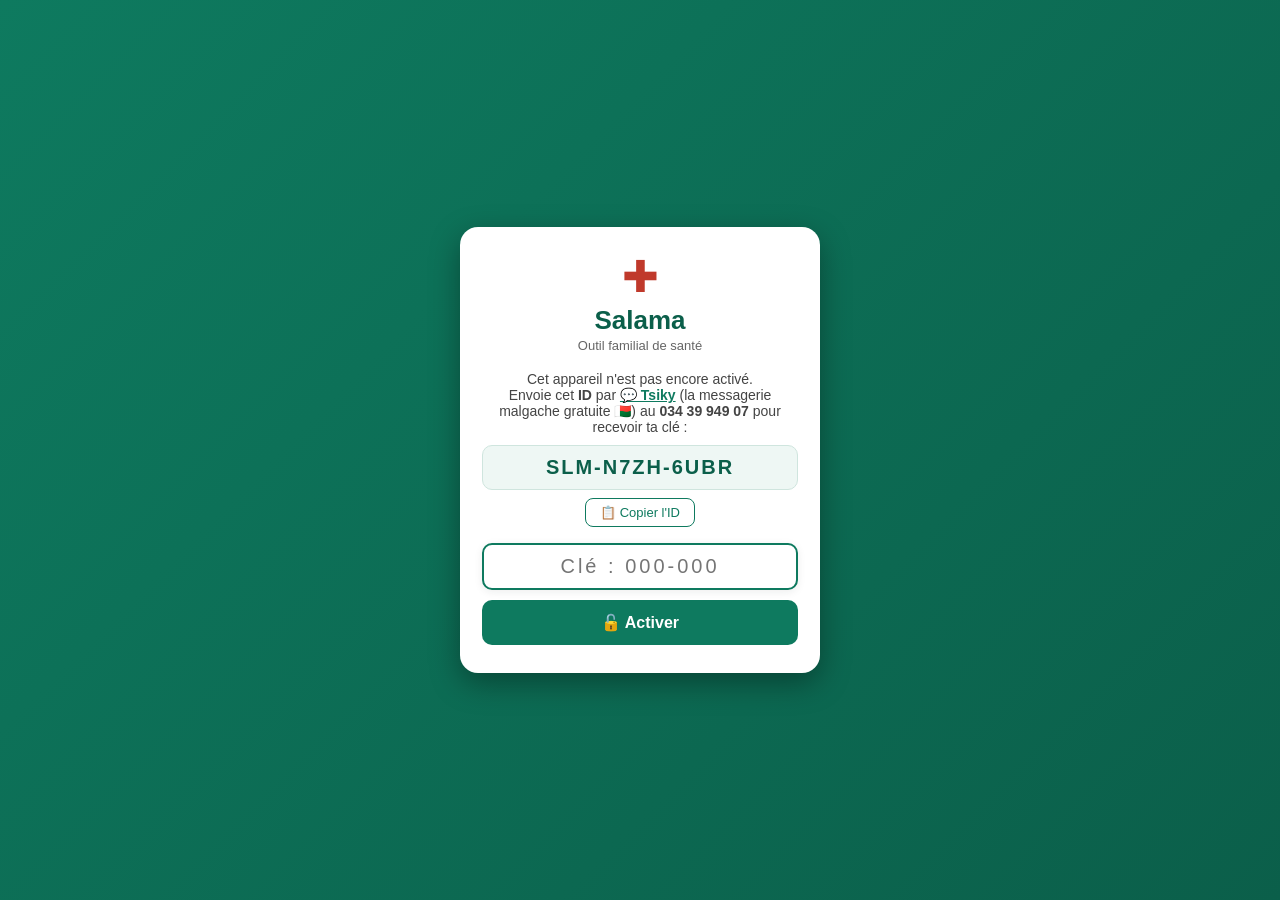
==== index.html @ ae9b4101 "index.html" ====
<!DOCTYPE html>
<html lang="fr">
<head>
  <meta charset="UTF-8">
  <meta name="viewport" content="width=device-width, initial-scale=1.0">
  <meta name="theme-color" content="#0e7a5f">
  <title>Salama</title>
  <link rel="manifest" href="manifest.json">
  <link rel="icon" href="icon-192.png">
  <link rel="apple-touch-icon" href="icon-192.png">
  <link rel="stylesheet" href="style.css">
</head>
<body>

<header id="entete">
  <h1>🛡️ Salama</h1>
  <button id="btnTheme" onclick="basculerTheme()">🌙</button>
</header>

<div id="horsLigne" class="cache">📴 Mode hors-ligne actif</div>

<main>

  <!-- ACCUEIL -->
  <section id="page-accueil" class="page">
    <div id="banniere" class="cache">
      <span>📲 Installe Salama sur ton téléphone</span>
      <div class="banniere-btns">
        <button id="btnInstaller">Installer</button>
        <button id="btnFermerBanniere">✕</button>
      </div>
    </div>

    <p id="dateJour" class="date-jour"></p>
    <p id="profilActifAccueil" class="profil-actif"></p>

    <div class="grille">
      <button class="tuile t-vert" onclick="aller('symptomes')">🩺<span>Symptômes</span></button>
      <button class="tuile t-bleu" onclick="aller('medocs')">💊<span>Médicaments</span></button>
      <button class="tuile t-violet" onclick="aller('journal')">📓<span>Journal</span></button>
      <button class="tuile t-orange" onclick="aller('profils')">👤<span>Profils</span></button>
    </div>

    <p style="text-align:center;font-size:11px;opacity:.6;font-style:italic;line-height:1.5;padding:12px 24px 2px;">⚠️ Outil familial d'orientation — ne remplace pas l'avis d'un médecin. En cas de doute, consultez un professionnel de santé.</p>
<p style="text-align:center;font-size:11px;opacity:.5;padding:6px 0 14px;">Salama v0.21</p>
  </section>

  <!-- SYMPTÔMES -->
  <section id="page-symptomes" class="page cache">
    <h2>Que ressens-tu ?</h2>
    <div class="champs-ligne">
      <label>Depuis
        <select id="duree">
          <option value="aujourd'hui">Aujourd'hui</option>
          <option value="2-3 jours">2-3 jours</option>
          <option value="1 semaine ou +">1 semaine ou +</option>
        </select>
      </label>
      <label>Intensité
        <select id="intensite">
          <option value="légère">Légère</option>
          <option value="modérée">Modérée</option>
          <option value="forte">Forte</option>
        </select>
      </label>
    </div>
    <div id="listeSymptomes"></div>
    <div id="resultats"></div>
  </section>
    <!-- MÉDICAMENTS -->
  <section id="page-medocs" class="page cache">
    <h2>Médicaments</h2>
    <p id="medocsProfil" class="profil-actif"></p>
    <div id="listeMedocs"></div>
    <div id="ficheMedoc" class="cache"></div>
  </section>

  <!-- JOURNAL -->
  <section id="page-journal" class="page cache">
    <h2>Journal de santé</h2>
    <div class="journal-actions">
      <input type="text" id="rechercheJournal" placeholder="🔍 Rechercher..." oninput="afficherJournal()">
      <button class="btn-petit" onclick="exporterJournal()">📤 Partager</button>
      <button class="btn-petit danger" onclick="effacerJournal()">🗑️</button>
    </div>
    <div id="listeJournal"></div>
  </section>

  <!-- PROFILS -->
  <section id="page-profils" class="page cache">
    <h2>Profils</h2>
    <div id="listeProfils"></div>
    <button id="btnNouveauProfil" class="btn-principal" onclick="nouveauProfil()">＋ Nouveau profil</button>
    <div id="formProfil" class="cache">
      <input id="pPrenom" placeholder="Prénom">
      <select id="pSexe">
        <option value="">Sexe...</option>
        <option value="femme">Femme</option>
        <option value="homme">Homme</option>
      </select>
      <input id="pNaissance" type="number" placeholder="Année de naissance (ex : 1990)">
      <input id="pPoids" type="number" placeholder="Poids en kg (ex : 70)">
      <input id="pAllergies" placeholder="Allergies (ex : ibuprofène, aspirine)">
      <input id="pTraitements" placeholder="Traitements en cours (ex : cortisone)">
      <button class="btn-principal" onclick="enregistrerProfil()">Enregistrer</button>
    </div>
  </section>

</main>

<button id="btnFlottant" class="cache" onclick="analyser()">🔍 Analyser</button>

<nav id="navBas">
  <button onclick="aller('accueil')">🏠<span>Accueil</span></button>
  <button onclick="aller('symptomes')">🩺<span>Symptômes</span></button>
  <button onclick="aller('medocs')">💊<span>Médocs</span></button>
  <button onclick="aller('journal')">📓<span>Journal</span></button>
  <button onclick="aller('profils')">👤<span>Profils</span></button>
</nav>

<script src="data.js"></script>
<button id="btnRemonter" class="cache" onclick="window.scrollTo({top:0,behavior:'smooth'})" style="position:fixed;bottom:100px;right:16px;z-index:999;background:#0e7a5f;color:#fff;border:none;border-radius:50%;width:48px;height:48px;font-size:20px;box-shadow:0 4px 12px rgba(0,0,0,.3);cursor:pointer;">⬆️</button>
<script src="activation.js"></script>
<script src="app.js"></script>
</body>
</html>
---- style.css ----
:root {
  --fond: #f4f7f6;
  --carte: #ffffff;
  --texte: #22312b;
  --texte-doux: #5f726c;
  --accent: #0e7a5f;
  --accent-clair: #e6f3ef;
  --danger: #c0392b;
  --danger-clair: #fdecea;
  --bordure: #dde5e2;
  --ombre: 0 2px 8px rgba(20, 40, 35, 0.08);
  --ombre-forte: 0 4px 16px rgba(20, 40, 35, 0.12);
  --ombre-bouton: 0 3px 10px rgba(14, 122, 95, 0.25);
}

body.sombre {
  --fond: #131a1c;
  --carte: #1c2426;
  --texte: #e8efec;
  --texte-doux: #9db0a9;
  --accent: #2fbf9a;
  --accent-clair: #1d3a33;
  --danger: #ff6b5e;
  --danger-clair: #3d2220;
  --bordure: #2c3a3d;
  --ombre: 0 2px 8px rgba(0, 0, 0, 0.25);
  --ombre-forte: 0 4px 16px rgba(0, 0, 0, 0.35);
  --ombre-bouton: 0 3px 10px rgba(47, 191, 154, 0.3);
}

* { box-sizing: border-box; margin: 0; padding: 0; }

body {
  font-family: 'Segoe UI', Roboto, sans-serif;
  background: var(--fond);
  color: var(--texte);
  min-height: 100vh;
  padding-bottom: 90px;
}

/* GRANDE CROIX MÉDICALE EN FILIGRANE — plus contrastée */
body::before {
  content: '';
  position: fixed;
  top: 0; left: 0; right: 0; bottom: 0;
  background-image: url("data:image/svg+xml,%3Csvg xmlns='http://www.w3.org/2000/svg' viewBox='0 0 200 200'%3E%3Crect x='70' y='18' width='60' height='164' rx='14' fill='%23c0392b'/%3E%3Crect x='18' y='70' width='164' height='60' rx='14' fill='%23c0392b'/%3E%3C/svg%3E");
  background-repeat: no-repeat;
  background-position: center 38%;
  background-size: 72vmin;
  opacity: 0.13;
  pointer-events: none;
  z-index: 1;
}
body.sombre::before {
  background-image: url("data:image/svg+xml,%3Csvg xmlns='http://www.w3.org/2000/svg' viewBox='0 0 200 200'%3E%3Crect x='70' y='18' width='60' height='164' rx='14' fill='%23e74c3c'/%3E%3Crect x='18' y='70' width='164' height='60' rx='14' fill='%23e74c3c'/%3E%3C/svg%3E");
  opacity: 0.18;
}

/* BANDEAU HORS-LIGNE */
#horsLigne {
  background: var(--danger);
  color: #fff;
  text-align: center;
  padding: 8px;
  font-size: 0.85rem;
  font-weight: 600;
  position: sticky;
  top: 72px;
  z-index: 9;
}

/* EN-TÊTE */
#entete {
  display: flex;
  justify-content: space-between;
  align-items: center;
  padding: 16px;
  background: linear-gradient(135deg, #0e7a5f, #0b5f4a);
  border-bottom: none;
  box-shadow: 0 3px 12px rgba(11, 95, 74, 0.35);
  position: sticky;
  top: 0;
  z-index: 10;
}

#entete h1 {
  font-size: 1.25rem;
  font-weight: 600;
  letter-spacing: 0.3px;
  color: #ffffff;
}

#btnTheme {
  background: rgba(255, 255, 255, 0.15);
  border: 1px solid rgba(255, 255, 255, 0.35);
  border-radius: 50%;
  width: 40px;
  height: 40px;
  font-size: 1.05rem;
  cursor: pointer;
  color: #ffffff;
}

/* PAGES */
.page { padding: 18px 16px; }
.page.cache, .cache { display: none; }

h2 { font-size: 1.1rem; font-weight: 600; margin-bottom: 14px; }
/* DATE DU JOUR */
.date-jour {
  font-size: 0.8rem;
  color: var(--texte-doux);
  text-transform: capitalize;
  margin-bottom: 4px;
}

/* BANNIÈRE INSTALLATION */
#banniere {
  margin: 0 0 14px;
  padding: 12px 14px;
  background: var(--accent-clair);
  border-radius: 12px;
  display: flex;
  flex-wrap: wrap;
  align-items: center;
  justify-content: space-between;
  gap: 8px;
  font-size: 0.88rem;
  box-shadow: var(--ombre);
}

.banniere-btns { display: flex; gap: 8px; }

#btnInstaller {
  background: var(--accent);
  color: #fff;
  border: none;
  border-radius: 8px;
  padding: 8px 14px;
  font-weight: 600;
  cursor: pointer;
  box-shadow: var(--ombre-bouton);
}

#btnFermerBanniere {
  background: none;
  border: none;
  font-size: 1.1rem;
  cursor: pointer;
  color: var(--texte-doux);
  padding: 4px 8px;
}

/* PROFIL ACTIF */
.profil-actif {
  font-size: 0.85rem;
  color: var(--texte-doux);
  margin-bottom: 12px;
}

/* GRILLE D'ACCUEIL */
.grille {
  display: grid;
  grid-template-columns: 1fr 1fr;
  gap: 14px;
  margin-top: 8px;
}

.tuile {
  border: none;
  border-radius: 16px;
  padding: 26px 10px;
  font-size: 1.6rem;
  color: #fff;
  cursor: pointer;
  display: flex;
  flex-direction: column;
  align-items: center;
  gap: 8px;
  box-shadow: var(--ombre-forte);
  transition: transform 0.15s, box-shadow 0.15s;
}

.tuile:active {
  transform: scale(0.97);
  box-shadow: var(--ombre);
}

.tuile span { font-size: 0.92rem; font-weight: 600; }
.t-vert   { background: #0e7a5f; }
.t-bleu   { background: #35617e; }
.t-violet { background: #5f5390; }
.t-orange { background: #b0601f; }

.version {
  text-align: center;
  font-size: 0.72rem;
  color: var(--texte-doux);
  margin-top: 26px;
  letter-spacing: 0.5px;
}

/* CHAMPS */
.champs-ligne {
  display: flex;
  gap: 12px;
  margin-bottom: 10px;
}

.champs-ligne label {
  flex: 1;
  font-size: 0.82rem;
  color: var(--texte-doux);
  display: flex;
  flex-direction: column;
  gap: 4px;
}

select, input {
  width: 100%;
  padding: 11px;
  border: 1px solid var(--bordure);
  border-radius: 10px;
  background: var(--carte);
  color: var(--texte);
  font-size: 0.95rem;
  box-shadow: var(--ombre);
}

/* PETIT BOUTON LIEN */
.btn-lien {
  background: none;
  border: none;
  color: var(--accent);
  font-size: 0.84rem;
  padding: 2px 0 10px;
  cursor: pointer;
  text-decoration: underline;
}

/* SYMPTÔMES — liste avec cercles */
.categorie { margin-bottom: 18px; }

.categorie h3 {
  font-size: 0.78rem;
  color: var(--texte-doux);
  text-transform: uppercase;
  letter-spacing: 1px;
  font-weight: 600;
  margin-bottom: 8px;
}

.sym-liste {
  background: var(--carte);
  border: 1px solid var(--bordure);
  border-radius: 14px;
  overflow: hidden;
  box-shadow: var(--ombre);
}

.sym-ligne {
  display: flex;
  align-items: center;
  gap: 12px;
  padding: 12px 14px;
  cursor: pointer;
  border-bottom: 1px solid var(--bordure);
  font-size: 0.93rem;
  -webkit-tap-highlight-color: transparent;
  transition: background 0.15s;
}

.sym-ligne:last-child { border-bottom: none; }
.sym-ligne:active { background: var(--accent-clair); }

.sym-cercle {
  width: 22px;
  height: 22px;
  border-radius: 50%;
  border: 2px solid #b7c4bf;
  display: flex;
  align-items: center;
  justify-content: center;
  font-size: 0.7rem;
  color: transparent;
  flex-shrink: 0;
  transition: all 0.15s;
}

body.sombre .sym-cercle { border-color: #46565a; }

.sym-ligne.on {
  color: var(--accent);
  font-weight: 600;
  background: var(--accent-clair);
}

.sym-ligne.on .sym-cercle {
  background: var(--accent);
  border-color: var(--accent);
  color: #fff;
  box-shadow: 0 0 0 3px var(--accent-clair);
}

/* BOUTON ANALYSER FLOTTANT */
#btnFlottant {
  position: fixed;
  left: 14px;
  right: 14px;
  bottom: 78px;
  z-index: 30;
  background: var(--accent);
  color: #fff;
  border: none;
  border-radius: 30px;
  padding: 15px;
  font-size: 1rem;
  font-weight: 700;
  box-shadow: 0 6px 24px rgba(14, 122, 95, 0.4);
  cursor: pointer;
  transition: transform 0.15s, box-shadow 0.15s;
}

#btnFlottant:active {
  transform: scale(0.97);
  box-shadow: 0 3px 12px rgba(14, 122, 95, 0.3);
}

/* BOUTON PRINCIPAL */
.btn-principal {
  width: 100%;
  background: var(--accent);
  color: #fff;
  border: none;
  border-radius: 12px;
  padding: 14px;
  font-size: 1rem;
  font-weight: 700;
  cursor: pointer;
  margin: 14px 0;
  box-shadow: var(--ombre-bouton);
  transition: transform 0.15s, box-shadow 0.15s;
}

.btn-principal:active {
  transform: scale(0.98);
  box-shadow: var(--ombre);
}
/* CARTES */
.carte {
  background: var(--carte);
  border: 1px solid var(--bordure);
  border-radius: 14px;
  padding: 15px;
  margin-bottom: 12px;
  box-shadow: var(--ombre-forte);
}

.carte.danger {
  background: var(--danger-clair);
  border-color: var(--danger);
  box-shadow: 0 4px 16px rgba(192, 57, 43, 0.2);
}

.carte h3 { font-size: 1rem; margin-bottom: 6px; }
.carte p, .carte li { font-size: 0.9rem; line-height: 1.55; }
.carte ul { padding-left: 20px; }

.badge {
  display: inline-block;
  padding: 2px 10px;
  border-radius: 12px;
  font-size: 0.78rem;
  font-weight: 600;
}

.b-vert { background: #d4f0e4; color: #0b6b45; }
.b-jaune { background: #fdf0d3; color: #8a6100; }
.b-gris { background: var(--bordure); color: var(--texte-doux); }
.b-rouge { background: var(--danger-clair); color: var(--danger); }

body.sombre .b-vert { background: #14352a; color: #5fd3a5; }
body.sombre .b-jaune { background: #38301f; color: #e6c07a; }
body.sombre .b-gris { background: #2c3a3d; color: #9db0a9; }

/* BLOC ANTIBIO-INFO */
.box-antibio {
  margin-top: 8px;
  padding: 9px 10px;
  background: #fdf3d8;
  border-radius: 10px;
  font-size: 0.85rem;
  line-height: 1.45;
  box-shadow: var(--ombre);
}
body.sombre .box-antibio { background: #38301f; }

/* FICHE MÉDOC */
.alerte-ligne {
  padding: 8px 10px;
  border-radius: 10px;
  margin-bottom: 6px;
  font-size: 0.88rem;
  background: #fdf0d3;
  box-shadow: var(--ombre);
}

body.sombre .alerte-ligne { background: #38301f; }

.alerte-ligne.interdit {
  background: var(--danger-clair);
  color: var(--danger);
  font-weight: 700;
}

/* PROFILS */
.mini-badge {
  display: inline-block;
  background: var(--accent);
  color: #fff;
  font-size: 0.7rem;
  border-radius: 10px;
  padding: 2px 8px;
  margin-left: 6px;
  vertical-align: middle;
  box-shadow: var(--ombre);
}

.ligne-btns { display: flex; gap: 8px; margin-top: 8px; }

.btn-petit {
  flex: 1;
  border: 1px solid var(--bordure);
  background: var(--carte);
  color: var(--texte);
  border-radius: 8px;
  padding: 8px;
  font-size: 0.85rem;
  cursor: pointer;
  box-shadow: var(--ombre);
  transition: transform 0.15s;
}

.btn-petit:active { transform: scale(0.96); }
.btn-petit.danger { color: var(--danger); border-color: var(--danger); }

#formProfil { display: flex; flex-direction: column; gap: 10px; }
/* JOURNAL — barre d'actions */
.journal-actions {
  display: flex;
  gap: 8px;
  margin-bottom: 14px;
}

.journal-actions input {
  flex: 1;
}

.journal-actions .btn-petit {
  flex: 0 0 auto;
  width: auto;
  padding: 8px 12px;
  white-space: nowrap;
}

/* NAV BAS */
#navBas {
  position: fixed;
  bottom: 0;
  left: 0;
  right: 0;
  display: flex;
  background: var(--carte);
  border-top: 1px solid var(--bordure);
  z-index: 10;
  box-shadow: 0 -2px 12px rgba(20, 40, 35, 0.1);
}

body.sombre #navBas {
  box-shadow: 0 -2px 12px rgba(0, 0, 0, 0.3);
}

#navBas button {
  flex: 1;
  background: none;
  border: none;
  padding: 8px 0 10px;
  font-size: 1.2rem;
  color: var(--texte-doux);
  cursor: pointer;
  display: flex;
  flex-direction: column;
  align-items: center;
  gap: 2px;
  position: relative;
}

#navBas button span { font-size: 0.65rem; }
#navBas button.actif { color: var(--accent); font-weight: 700; }

#navBas button.actif::after {
  content: '';
  width: 5px;
  height: 5px;
  border-radius: 50%;
  background: var(--accent);
  margin-top: -3px;
}

/* LISTES GÉNÉRIQUES */
.item-liste {
  background: var(--carte);
  border: 1px solid var(--bordure);
  border-radius: 12px;
  padding: 12px 14px;
  margin-bottom: 10px;
  font-size: 0.92rem;
  box-shadow: var(--ombre);
}

.item-liste .date {
  font-size: 0.75rem;
  color: var(--texte-doux);
  margin-bottom: 4px;
}

.vide {
  text-align: center;
  color: var(--texte-doux);
  font-size: 0.9rem;
  margin-top: 30px;
}
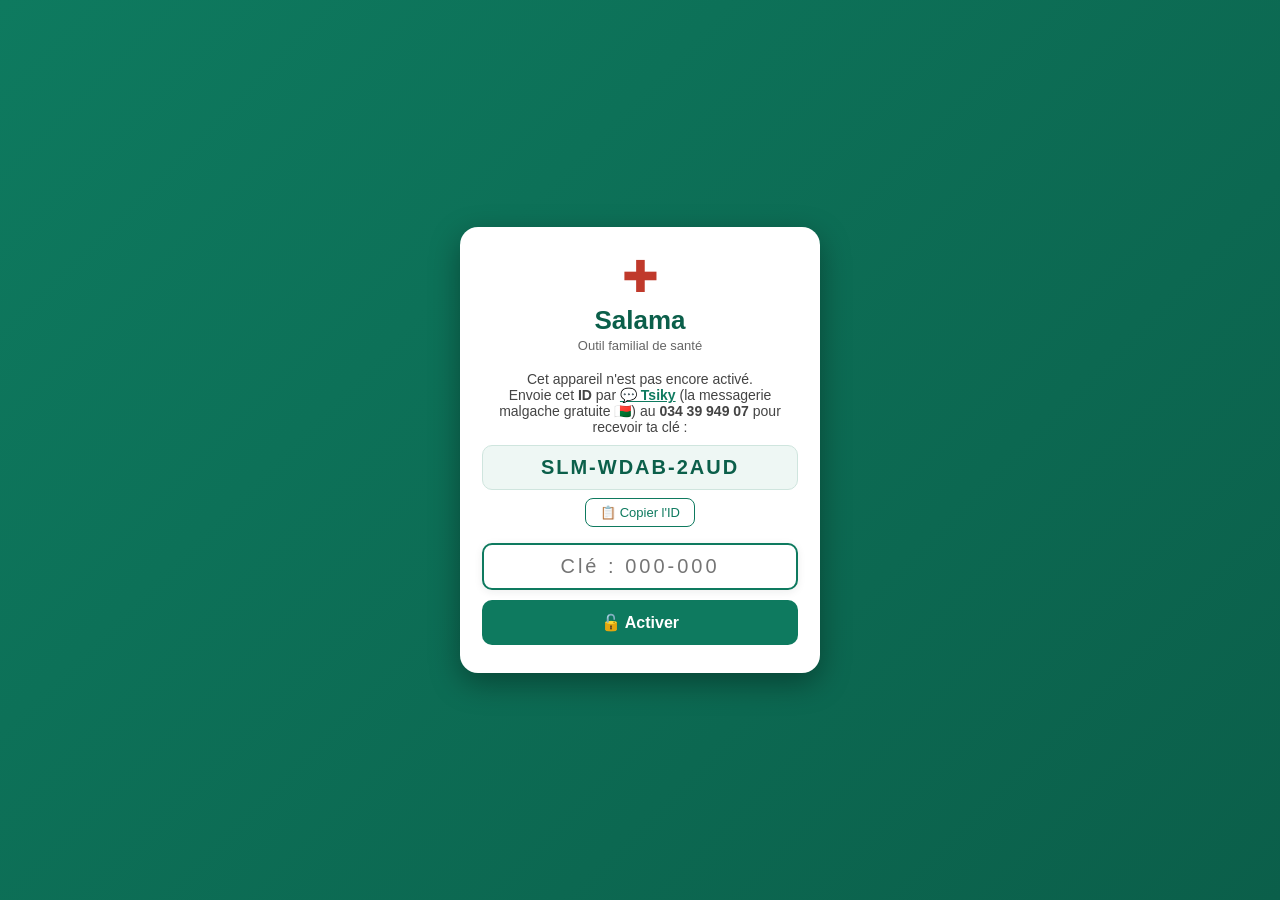
==== commit 4ed50585: "index.html" ====
--- a/index.html
+++ b/index.html
@@ -11,40 +11,32 @@
   <link rel="stylesheet" href="style.css">
 </head>
 <body>
-
 <header id="entete">
   <h1>🛡️ Salama</h1>
   <button id="btnTheme" onclick="basculerTheme()">🌙</button>
 </header>
-
 <div id="horsLigne" class="cache">📴 Mode hors-ligne actif</div>
-
 <main>
-
   <!-- ACCUEIL -->
   <section id="page-accueil" class="page">
     <div id="banniere" class="cache">
       <span>📲 Installe Salama sur ton téléphone</span>
       <div class="banniere-btns">
-        <button id="btnInstaller">Installer</button>
-        <button id="btnFermerBanniere">✕</button>
+        <button id="btnInstaller" onclick="installerApp()">Installer</button>
+        <button id="btnFermerBanniere" onclick="fermerBanniere()">✕</button>
       </div>
     </div>
-
     <p id="dateJour" class="date-jour"></p>
     <p id="profilActifAccueil" class="profil-actif"></p>
-
     <div class="grille">
       <button class="tuile t-vert" onclick="aller('symptomes')">🩺<span>Symptômes</span></button>
       <button class="tuile t-bleu" onclick="aller('medocs')">💊<span>Médicaments</span></button>
       <button class="tuile t-violet" onclick="aller('journal')">📓<span>Journal</span></button>
       <button class="tuile t-orange" onclick="aller('profils')">👤<span>Profils</span></button>
     </div>
-
     <p style="text-align:center;font-size:11px;opacity:.6;font-style:italic;line-height:1.5;padding:12px 24px 2px;">⚠️ Outil familial d'orientation — ne remplace pas l'avis d'un médecin. En cas de doute, consultez un professionnel de santé.</p>
 <p style="text-align:center;font-size:11px;opacity:.5;padding:6px 0 14px;">Salama v0.21</p>
   </section>
-
   <!-- SYMPTÔMES -->
   <section id="page-symptomes" class="page cache">
     <h2>Que ressens-tu ?</h2>
@@ -74,7 +66,6 @@
     <div id="listeMedocs"></div>
     <div id="ficheMedoc" class="cache"></div>
   </section>
-
   <!-- JOURNAL -->
   <section id="page-journal" class="page cache">
     <h2>Journal de santé</h2>
@@ -85,7 +76,6 @@
     </div>
     <div id="listeJournal"></div>
   </section>
-
   <!-- PROFILS -->
   <section id="page-profils" class="page cache">
     <h2>Profils</h2>
@@ -105,11 +95,8 @@
       <button class="btn-principal" onclick="enregistrerProfil()">Enregistrer</button>
     </div>
   </section>
-
 </main>
-
 <button id="btnFlottant" class="cache" onclick="analyser()">🔍 Analyser</button>
-
 <nav id="navBas">
   <button onclick="aller('accueil')">🏠<span>Accueil</span></button>
   <button onclick="aller('symptomes')">🩺<span>Symptômes</span></button>
@@ -117,7 +104,6 @@
   <button onclick="aller('journal')">📓<span>Journal</span></button>
   <button onclick="aller('profils')">👤<span>Profils</span></button>
 </nav>
-
 <script src="data.js"></script>
 <button id="btnRemonter" class="cache" onclick="window.scrollTo({top:0,behavior:'smooth'})" style="position:fixed;bottom:100px;right:16px;z-index:999;background:#0e7a5f;color:#fff;border:none;border-radius:50%;width:48px;height:48px;font-size:20px;box-shadow:0 4px 12px rgba(0,0,0,.3);cursor:pointer;">⬆️</button>
 <script src="activation.js"></script>
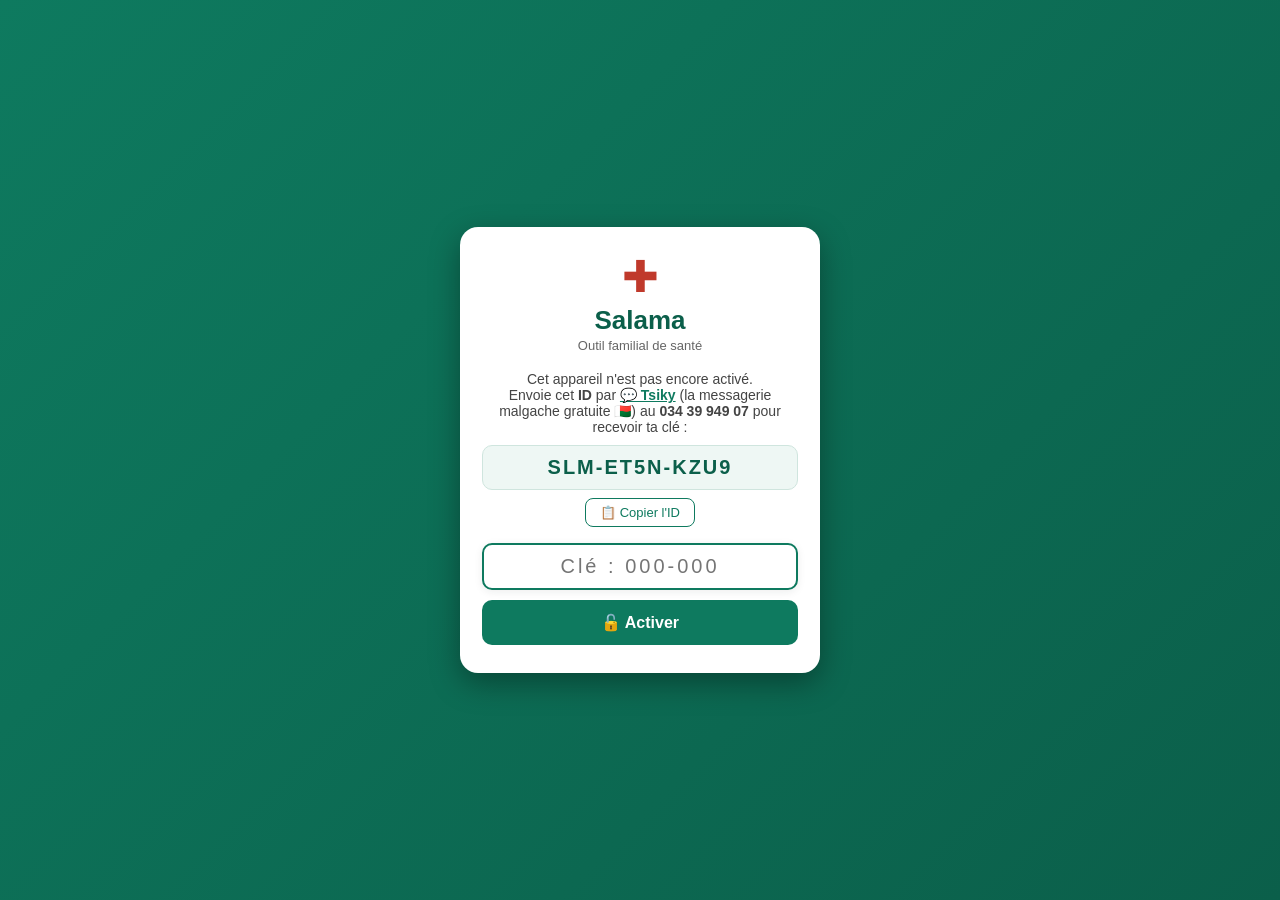
==== commit 57995597: "index.html" ====
--- a/index.html
+++ b/index.html
@@ -22,8 +22,8 @@
     <div id="banniere" class="cache">
       <span>📲 Installe Salama sur ton téléphone</span>
       <div class="banniere-btns">
-        <button id="btnInstaller" onclick="installerApp()">Installer</button>
-        <button id="btnFermerBanniere" onclick="fermerBanniere()">✕</button>
+        <button id="btnInstaller">Installer</button>
+        <button id="btnFermerBanniere">✕</button>
       </div>
     </div>
     <p id="dateJour" class="date-jour"></p>
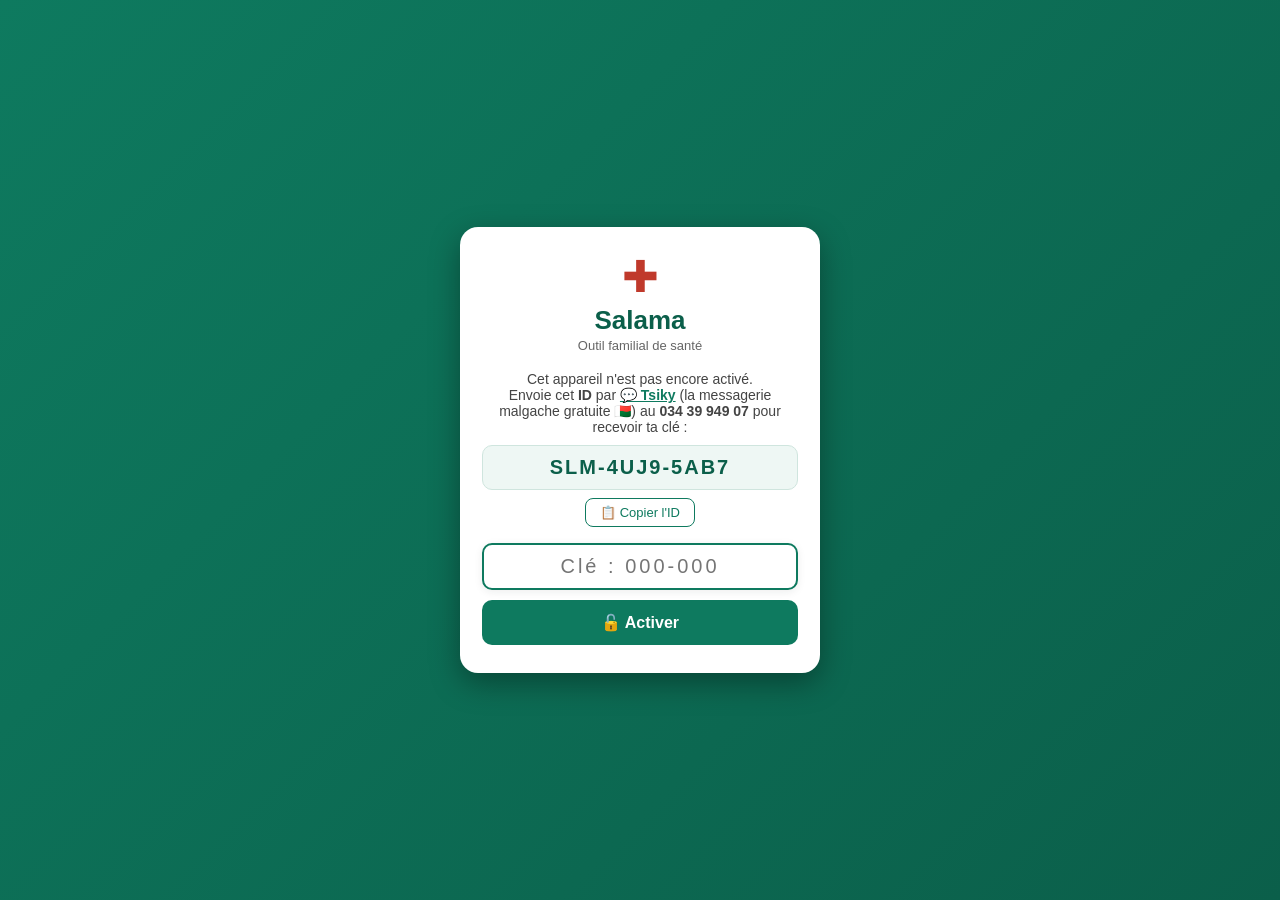
==== commit 69ad4858: "index.html" ====
--- a/index.html
+++ b/index.html
@@ -9,6 +9,17 @@
   <link rel="icon" href="icon-192.png">
   <link rel="apple-touch-icon" href="icon-192.png">
   <link rel="stylesheet" href="style.css">
+  <style>
+    /* Champs ajoutés v0.22 */
+    .aide-champ { font-size: 0.72rem; color: var(--texte-doux); margin-top: 4px; line-height: 1.4; }
+    .case-ligne {
+      display: flex; align-items: center; gap: 10px;
+      background: var(--carte); border: 1px solid var(--bordure);
+      border-radius: 10px; padding: 11px; font-size: 0.92rem;
+      box-shadow: var(--ombre); cursor: pointer;
+    }
+    .case-ligne input[type="checkbox"] { width: 20px; height: 20px; box-shadow: none; flex-shrink: 0; }
+  </style>
 </head>
 <body>
 <header id="entete">
@@ -35,8 +46,9 @@
       <button class="tuile t-orange" onclick="aller('profils')">👤<span>Profils</span></button>
     </div>
     <p style="text-align:center;font-size:11px;opacity:.6;font-style:italic;line-height:1.5;padding:12px 24px 2px;">⚠️ Outil familial d'orientation — ne remplace pas l'avis d'un médecin. En cas de doute, consultez un professionnel de santé.</p>
-<p style="text-align:center;font-size:11px;opacity:.5;padding:6px 0 14px;">Salama v0.21</p>
+    <p style="text-align:center;font-size:11px;opacity:.5;padding:6px 0 14px;">Salama v0.22</p>
   </section>
+
   <!-- SYMPTÔMES -->
   <section id="page-symptomes" class="page cache">
     <h2>Que ressens-tu ?</h2>
@@ -59,13 +71,15 @@
     <div id="listeSymptomes"></div>
     <div id="resultats"></div>
   </section>
-    <!-- MÉDICAMENTS -->
+
+  <!-- MÉDICAMENTS -->
   <section id="page-medocs" class="page cache">
     <h2>Médicaments</h2>
     <p id="medocsProfil" class="profil-actif"></p>
     <div id="listeMedocs"></div>
     <div id="ficheMedoc" class="cache"></div>
   </section>
+
   <!-- JOURNAL -->
   <section id="page-journal" class="page cache">
     <h2>Journal de santé</h2>
@@ -76,6 +90,7 @@
     </div>
     <div id="listeJournal"></div>
   </section>
+
   <!-- PROFILS -->
   <section id="page-profils" class="page cache">
     <h2>Profils</h2>
@@ -83,13 +98,19 @@
     <button id="btnNouveauProfil" class="btn-principal" onclick="nouveauProfil()">＋ Nouveau profil</button>
     <div id="formProfil" class="cache">
       <input id="pPrenom" placeholder="Prénom">
-      <select id="pSexe">
+      <select id="pSexe" onchange="majChampGrossesse()">
         <option value="">Sexe...</option>
         <option value="femme">Femme</option>
         <option value="homme">Homme</option>
       </select>
-      <input id="pNaissance" type="number" placeholder="Année de naissance (ex : 1990)">
-      <input id="pPoids" type="number" placeholder="Poids en kg (ex : 70)">
+      <input id="pNaissance" type="number" inputmode="numeric" placeholder="Année de naissance (ex : 1990)">
+      <input id="pNaissancePrecise" type="date" aria-label="Date de naissance précise (facultatif)">
+      <p class="aide-champ">Date complète facultative — utile pour les bébés et jeunes enfants : les dosages et alertes d'âge deviennent précis au mois près.</p>
+      <label id="groupeGrossesse" class="case-ligne cache">
+        <input type="checkbox" id="pGrossesse">
+        <span>🤰 Grossesse en cours</span>
+      </label>
+      <input id="pPoids" type="number" inputmode="decimal" placeholder="Poids en kg (ex : 70)">
       <input id="pAllergies" placeholder="Allergies (ex : ibuprofène, aspirine)">
       <input id="pTraitements" placeholder="Traitements en cours (ex : cortisone)">
       <button class="btn-principal" onclick="enregistrerProfil()">Enregistrer</button>
@@ -97,6 +118,7 @@
   </section>
 </main>
 <button id="btnFlottant" class="cache" onclick="analyser()">🔍 Analyser</button>
+<button id="btnRemonter" class="cache" onclick="window.scrollTo({top:0,behavior:'smooth'})" style="position:fixed;bottom:100px;right:16px;z-index:999;background:#0e7a5f;color:#fff;border:none;border-radius:50%;width:48px;height:48px;font-size:20px;box-shadow:0 4px 12px rgba(0,0,0,.3);cursor:pointer;">⬆️</button>
 <nav id="navBas">
   <button onclick="aller('accueil')">🏠<span>Accueil</span></button>
   <button onclick="aller('symptomes')">🩺<span>Symptômes</span></button>
@@ -105,7 +127,6 @@
   <button onclick="aller('profils')">👤<span>Profils</span></button>
 </nav>
 <script src="data.js"></script>
-<button id="btnRemonter" class="cache" onclick="window.scrollTo({top:0,behavior:'smooth'})" style="position:fixed;bottom:100px;right:16px;z-index:999;background:#0e7a5f;color:#fff;border:none;border-radius:50%;width:48px;height:48px;font-size:20px;box-shadow:0 4px 12px rgba(0,0,0,.3);cursor:pointer;">⬆️</button>
 <script src="activation.js"></script>
 <script src="app.js"></script>
 </body>
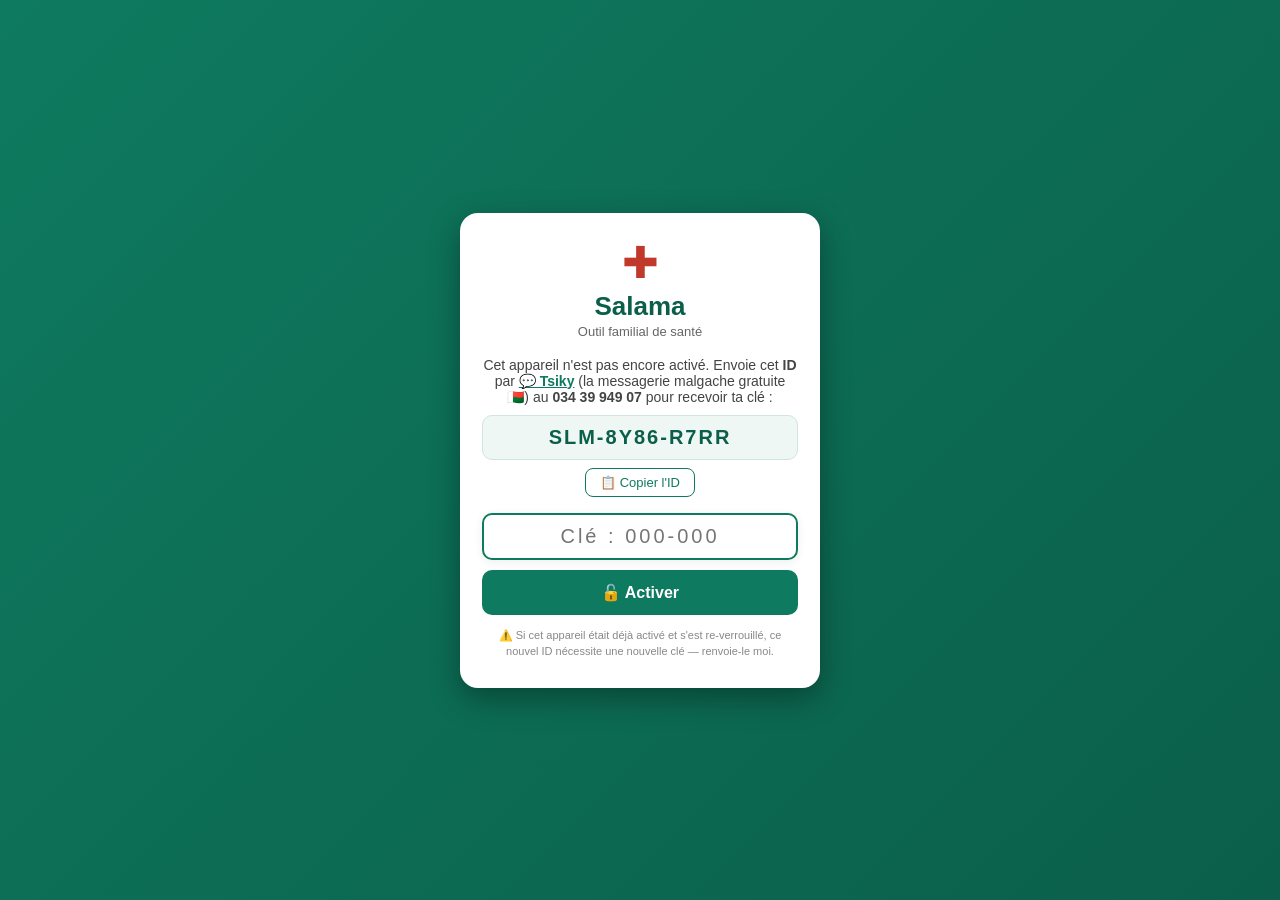
==== commit 01f2ffb0: "index.html" ====
--- a/index.html
+++ b/index.html
@@ -10,7 +10,6 @@
   <link rel="apple-touch-icon" href="icon-192.png">
   <link rel="stylesheet" href="style.css">
   <style>
-    /* Champs ajoutés v0.22 */
     .aide-champ { font-size: 0.72rem; color: var(--texte-doux); margin-top: 4px; line-height: 1.4; }
     .case-ligne {
       display: flex; align-items: center; gap: 10px;
@@ -126,6 +125,12 @@
   <button onclick="aller('journal')">📓<span>Journal</span></button>
   <button onclick="aller('profils')">👤<span>Profils</span></button>
 </nav>
+<script>
+/* Rapporteur d'erreurs : affiche un message clair si un problème survient */
+window.addEventListener('error', function (e) {
+  alert('Salama — problème détecté :\n' + e.message + '\n(ligne ' + e.lineno + ')');
+});
+</script>
 <script src="data.js"></script>
 <script src="activation.js"></script>
 <script src="app.js"></script>
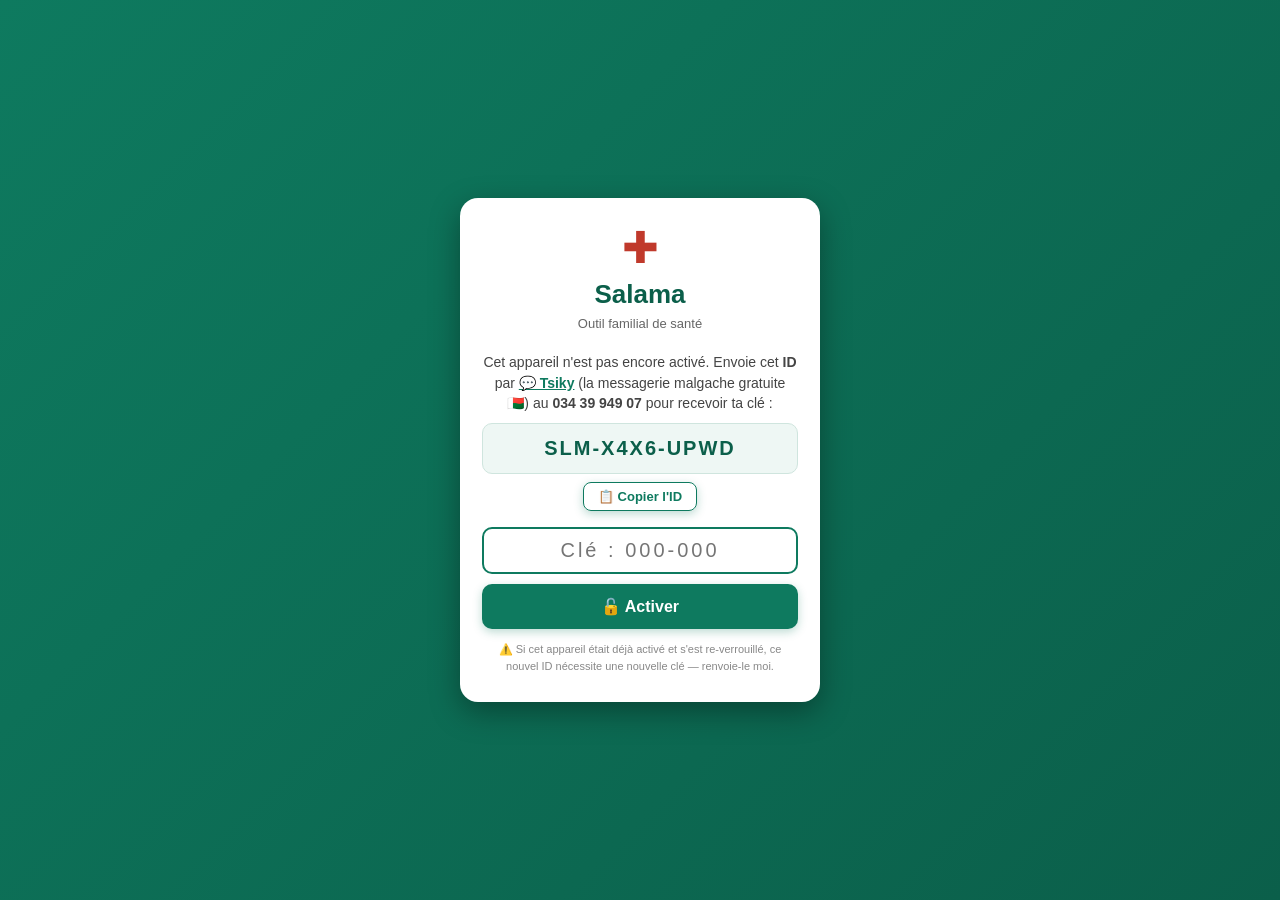
==== commit c62dcffb: "index.html" ====
--- a/index.html
+++ b/index.html
@@ -2,137 +2,129 @@
 <html lang="fr">
 <head>
   <meta charset="UTF-8">
-  <meta name="viewport" content="width=device-width, initial-scale=1.0">
+  <meta name="viewport" content="width=device-width, initial-scale=1.0, viewport-fit=cover">
   <meta name="theme-color" content="#0e7a5f">
   <title>Salama</title>
   <link rel="manifest" href="manifest.json">
   <link rel="icon" href="icon-192.png">
   <link rel="apple-touch-icon" href="icon-192.png">
   <link rel="stylesheet" href="style.css">
-  <style>
-    .aide-champ { font-size: 0.72rem; color: var(--texte-doux); margin-top: 4px; line-height: 1.4; }
-    .case-ligne {
-      display: flex; align-items: center; gap: 10px;
-      background: var(--carte); border: 1px solid var(--bordure);
-      border-radius: 10px; padding: 11px; font-size: 0.92rem;
-      box-shadow: var(--ombre); cursor: pointer;
-    }
-    .case-ligne input[type="checkbox"] { width: 20px; height: 20px; box-shadow: none; flex-shrink: 0; }
-  </style>
 </head>
 <body>
-<header id="entete">
-  <h1>🛡️ Salama</h1>
-  <button id="btnTheme" onclick="basculerTheme()">🌙</button>
-</header>
-<div id="horsLigne" class="cache">📴 Mode hors-ligne actif</div>
-<main>
-  <!-- ACCUEIL -->
-  <section id="page-accueil" class="page">
-    <div id="banniere" class="cache">
-      <span>📲 Installe Salama sur ton téléphone</span>
-      <div class="banniere-btns">
-        <button id="btnInstaller">Installer</button>
-        <button id="btnFermerBanniere">✕</button>
+
+  <div id="horsLigne">📴 Pas de connexion — Salama continue de fonctionner normalement</div>
+
+  <header>
+    <h1>Salama</h1>
+    <p>Outil familial de santé</p>
+    <button id="btnTheme" data-action="basculerTheme" aria-label="Changer de thème">🌙</button>
+  </header>
+
+  <main>
+
+    <section id="page-accueil" class="page active">
+      <div id="profilActifAccueil"></div>
+      <div class="tuiles">
+        <button class="tuile" data-page="symptomes"><div style="font-size:1.9rem;">🩺</div><div>Symptômes</div></button>
+        <button class="tuile" data-page="medocs"><div style="font-size:1.9rem;">💊</div><div>Médicaments</div></button>
+        <button class="tuile" data-page="journal"><div style="font-size:1.9rem;">📔</div><div>Journal</div></button>
+        <button class="tuile" data-page="profils"><div style="font-size:1.9rem;">👥</div><div>Profils</div></button>
       </div>
+      <h2>Trousse familiale</h2>
+      <div id="medocsProfil"></div>
+      <div class="disclaimer">
+        ⚠️ <b>Salama ne remplace pas un médecin.</b> C'est une aide d'orientation : en cas de symptômes graves, durables ou qui inquiètent, consulte toujours un centre de santé.
+        <small style="display:block;margin-top:6px;">Salama v1.0</small>
+      </div>
+    </section>
+
+    <section id="page-symptomes" class="page">
+      <input id="rechercheSymptomes" type="search" placeholder="🔎 Rechercher un symptôme…">
+      <label for="dureeSymptomes">Depuis combien de temps ?</label>
+      <select id="dureeSymptomes">
+        <option value="aujourdhui">Depuis aujourd'hui</option>
+        <option value="jours23">Depuis 2 ou 3 jours</option>
+        <option value="plus3">Depuis plus de 3 jours</option>
+      </select>
+      <div id="compteurSymptomes" class="petit" style="margin:8px 0;"></div>
+      <div id="listeSymptomes"></div>
+      <div id="aucunSymptome">Aucun symptôme ne correspond à ta recherche.</div>
+      <button id="btnToutDecocher" data-action="toutDecocher" style="background:var(--champ);color:var(--texte2);border:1.5px solid var(--bord);box-shadow:none;margin-top:8px;">Tout décocher</button>
+      <div id="resultats" style="margin-top:16px;"></div>
+      <div class="disclaimer">⚠️ Salama ne remplace pas un médecin : en cas d'urgence, va directement au centre de santé.</div>
+    </section>
+
+    <section id="page-medocs" class="page">
+      <div id="listeMedocs"></div>
+      <div id="ficheMedoc" hidden></div>
+    </section>
+
+    <section id="page-journal" class="page">
+      <div id="dateJour"></div>
+      <textarea id="texteJournal" placeholder="Ce qui s'est passé aujourd'hui : symptômes, température, médicaments donnés…" style="min-height:110px;"></textarea>
+      <button id="btnAjouterJournal" data-action="ajouterJournal" style="margin-top:10px;">➕ Ajouter au journal</button>
+      <input id="rechercheJournal" type="search" placeholder="🔎 Rechercher dans le journal…" style="margin-top:16px;">
+      <div id="listeJournal"></div>
+    </section>
+
+    <section id="page-profils" class="page">
+      <h2>Profils de la famille</h2>
+      <div id="listeProfils"></div>
+      <h2 style="margin-top:24px;">Nouveau profil</h2>
+      <form id="formProfil">
+        <label for="pNom">Nom</label>
+        <input id="pNom" maxlength="30" placeholder="Prénom" autocomplete="off">
+        <label for="pSexe">Sexe</label>
+        <select id="pSexe">
+          <option value="h">Garçon / Homme</option>
+          <option value="f">Fille / Femme</option>
+        </select>
+        <div id="blocGrossesse" hidden>
+          <label>Grossesse en cours ?</label>
+          <div id="groupeGrossesse">
+            <button type="button" data-action="choisirGrossesse" data-val="oui">Oui</button>
+            <button type="button" data-action="choisirGrossesse" data-val="non">Non</button>
+          </div>
+        </div>
+        <label for="pNaissance">Année de naissance</label>
+        <input id="pNaissance" type="number" inputmode="numeric" placeholder="Exemple : 1995" min="1900">
+        <label for="pNaissancePrecise">Date de naissance exacte (optionnel — utile pour un bébé)</label>
+        <input id="pNaissancePrecise" type="date">
+        <label for="pPoids">Poids en kg (optionnel — sert à calculer les doses enfant)</label>
+        <input id="pPoids" type="number" inputmode="decimal" step="0.1" placeholder="Exemple : 12.5" min="1" max="300">
+        <div id="erreurProfil" hidden style="color:var(--terre);font-size:0.9rem;margin-top:8px;"></div>
+        <button type="submit" style="margin-top:14px;">💾 Enregistrer le profil</button>
+      </form>
+    </section>
+
+  </main>
+
+  <button id="btnFlottant" data-action="analyser" aria-label="Analyser les symptômes" hidden>🔍</button>
+  <button id="btnRemonter" data-action="remonter" aria-label="Remonter en haut" style="position:fixed;right:16px;bottom:152px;display:none;z-index:44;">⬆️</button>
+
+  <div id="banniere">
+    <h3>📲 Installer Salama</h3>
+    <p>Ajoute l'application à ton écran d'accueil : ouvre le menu du navigateur <b>⋮</b> (les trois points, en haut à droite) puis choisis <b>« Installer l'application »</b> ou <b>« Ajouter à l'écran d'accueil »</b>.</p>
+    <div style="display:flex;gap:8px;">
+      <button id="btnInstaller" data-action="installer">Installer</button>
+      <button id="btnFermerBanniere" data-action="fermerBanniere" style="border:1.5px solid var(--bord);">✕ Fermer</button>
     </div>
-    <p id="dateJour" class="date-jour"></p>
-    <p id="profilActifAccueil" class="profil-actif"></p>
-    <div class="grille">
-      <button class="tuile t-vert" onclick="aller('symptomes')">🩺<span>Symptômes</span></button>
-      <button class="tuile t-bleu" onclick="aller('medocs')">💊<span>Médicaments</span></button>
-      <button class="tuile t-violet" onclick="aller('journal')">📓<span>Journal</span></button>
-      <button class="tuile t-orange" onclick="aller('profils')">👤<span>Profils</span></button>
-    </div>
-    <p style="text-align:center;font-size:11px;opacity:.6;font-style:italic;line-height:1.5;padding:12px 24px 2px;">⚠️ Outil familial d'orientation — ne remplace pas l'avis d'un médecin. En cas de doute, consultez un professionnel de santé.</p>
-    <p style="text-align:center;font-size:11px;opacity:.5;padding:6px 0 14px;">Salama v0.22</p>
-  </section>
+  </div>
 
-  <!-- SYMPTÔMES -->
-  <section id="page-symptomes" class="page cache">
-    <h2>Que ressens-tu ?</h2>
-    <div class="champs-ligne">
-      <label>Depuis
-        <select id="duree">
-          <option value="aujourd'hui">Aujourd'hui</option>
-          <option value="2-3 jours">2-3 jours</option>
-          <option value="1 semaine ou +">1 semaine ou +</option>
-        </select>
-      </label>
-      <label>Intensité
-        <select id="intensite">
-          <option value="légère">Légère</option>
-          <option value="modérée">Modérée</option>
-          <option value="forte">Forte</option>
-        </select>
-      </label>
-    </div>
-    <div id="listeSymptomes"></div>
-    <div id="resultats"></div>
-  </section>
+  <nav>
+    <button data-page="accueil" class="active"><span>🏠</span><span>Accueil</span></button>
+    <button data-page="symptomes"><span>🩺</span><span>Symptômes</span></button>
+    <button data-page="medocs"><span>💊</span><span>Médicaments</span></button>
+    <button data-page="journal"><span>📔</span><span>Journal</span></button>
+    <button data-page="profils"><span>👥</span><span>Profils</span></button>
+  </nav>
 
-  <!-- MÉDICAMENTS -->
-  <section id="page-medocs" class="page cache">
-    <h2>Médicaments</h2>
-    <p id="medocsProfil" class="profil-actif"></p>
-    <div id="listeMedocs"></div>
-    <div id="ficheMedoc" class="cache"></div>
-  </section>
-
-  <!-- JOURNAL -->
-  <section id="page-journal" class="page cache">
-    <h2>Journal de santé</h2>
-    <div class="journal-actions">
-      <input type="text" id="rechercheJournal" placeholder="🔍 Rechercher..." oninput="afficherJournal()">
-      <button class="btn-petit" onclick="exporterJournal()">📤 Partager</button>
-      <button class="btn-petit danger" onclick="effacerJournal()">🗑️</button>
-    </div>
-    <div id="listeJournal"></div>
-  </section>
-
-  <!-- PROFILS -->
-  <section id="page-profils" class="page cache">
-    <h2>Profils</h2>
-    <div id="listeProfils"></div>
-    <button id="btnNouveauProfil" class="btn-principal" onclick="nouveauProfil()">＋ Nouveau profil</button>
-    <div id="formProfil" class="cache">
-      <input id="pPrenom" placeholder="Prénom">
-      <select id="pSexe" onchange="majChampGrossesse()">
-        <option value="">Sexe...</option>
-        <option value="femme">Femme</option>
-        <option value="homme">Homme</option>
-      </select>
-      <input id="pNaissance" type="number" inputmode="numeric" placeholder="Année de naissance (ex : 1990)">
-      <input id="pNaissancePrecise" type="date" aria-label="Date de naissance précise (facultatif)">
-      <p class="aide-champ">Date complète facultative — utile pour les bébés et jeunes enfants : les dosages et alertes d'âge deviennent précis au mois près.</p>
-      <label id="groupeGrossesse" class="case-ligne cache">
-        <input type="checkbox" id="pGrossesse">
-        <span>🤰 Grossesse en cours</span>
-      </label>
-      <input id="pPoids" type="number" inputmode="decimal" placeholder="Poids en kg (ex : 70)">
-      <input id="pAllergies" placeholder="Allergies (ex : ibuprofène, aspirine)">
-      <input id="pTraitements" placeholder="Traitements en cours (ex : cortisone)">
-      <button class="btn-principal" onclick="enregistrerProfil()">Enregistrer</button>
-    </div>
-  </section>
-</main>
-<button id="btnFlottant" class="cache" onclick="analyser()">🔍 Analyser</button>
-<button id="btnRemonter" class="cache" onclick="window.scrollTo({top:0,behavior:'smooth'})" style="position:fixed;bottom:100px;right:16px;z-index:999;background:#0e7a5f;color:#fff;border:none;border-radius:50%;width:48px;height:48px;font-size:20px;box-shadow:0 4px 12px rgba(0,0,0,.3);cursor:pointer;">⬆️</button>
-<nav id="navBas">
-  <button onclick="aller('accueil')">🏠<span>Accueil</span></button>
-  <button onclick="aller('symptomes')">🩺<span>Symptômes</span></button>
-  <button onclick="aller('medocs')">💊<span>Médocs</span></button>
-  <button onclick="aller('journal')">📓<span>Journal</span></button>
-  <button onclick="aller('profils')">👤<span>Profils</span></button>
-</nav>
-<script>
-/* Rapporteur d'erreurs : affiche un message clair si un problème survient */
-window.addEventListener('error', function (e) {
-  alert('Salama — problème détecté :\n' + e.message + '\n(ligne ' + e.lineno + ')');
-});
-</script>
-<script src="data.js"></script>
-<script src="activation.js"></script>
-<script src="app.js"></script>
+  <script>
+    /* Rapporteur d'erreurs : affiche un message clair si le code plante */
+    window.addEventListener('error', function (e) { alert('Salama — problème détecté :\n' + e.message + '\n(ligne ' + e.lineno + ')'); });
+  </script>
+  <script src="data.js"></script>
+  <script src="activation.js"></script>
+  <script src="app.js"></script>
 </body>
 </html>
--- a/style.css
+++ b/style.css
@@ -1,532 +1,377 @@
+/* ==============================================
+   SALAMA — style.css v1.0
+   Design B « Chaleur malgache »
+   vert #0e7a5f · ambre #d9822b · terre cuite #b05a36
+   vert rizière #7a9d54 · fond crème #faf6ee
+   Filigrane retiré — ombres ajoutées
+   ============================================== */
+
+/* ---------- Couleurs (mode clair) ---------- */
 :root {
-  --fond: #f4f7f6;
+  --fond: #faf6ee;
   --carte: #ffffff;
-  --texte: #22312b;
-  --texte-doux: #5f726c;
+  --champ: #ffffff;
+  --texte: #2b2620;
+  --texte2: #6e6455;
+  --bord: #e6ddc9;
   --accent: #0e7a5f;
-  --accent-clair: #e6f3ef;
-  --danger: #c0392b;
-  --danger-clair: #fdecea;
-  --bordure: #dde5e2;
-  --ombre: 0 2px 8px rgba(20, 40, 35, 0.08);
-  --ombre-forte: 0 4px 16px rgba(20, 40, 35, 0.12);
-  --ombre-bouton: 0 3px 10px rgba(14, 122, 95, 0.25);
-}
-
-body.sombre {
-  --fond: #131a1c;
-  --carte: #1c2426;
-  --texte: #e8efec;
-  --texte-doux: #9db0a9;
-  --accent: #2fbf9a;
-  --accent-clair: #1d3a33;
-  --danger: #ff6b5e;
-  --danger-clair: #3d2220;
-  --bordure: #2c3a3d;
-  --ombre: 0 2px 8px rgba(0, 0, 0, 0.25);
-  --ombre-forte: 0 4px 16px rgba(0, 0, 0, 0.35);
-  --ombre-bouton: 0 3px 10px rgba(47, 191, 154, 0.3);
-}
-
-* { box-sizing: border-box; margin: 0; padding: 0; }
-
+  --accent-fonce: #0c6b53;
+  --ambre: #d9822b;
+  --terre: #b05a36;
+  --riziere: #7a9d54;
+  --ombre: 0 2px 6px rgba(60, 48, 28, 0.10), 0 6px 18px rgba(60, 48, 28, 0.08);
+  --ombre-forte: 0 8px 24px rgba(60, 48, 28, 0.22);
+  --voile: rgba(255, 255, 255, 0.22);
+  color-scheme: light;
+}
+
+/* ---------- Couleurs (mode sombre, harmonisé) ---------- */
+body.sombre, html.sombre, body.dark, html.dark,
+body[data-theme="sombre"], html[data-theme="sombre"],
+body[data-theme="dark"], html[data-theme="dark"] {
+  --fond: #211d17;
+  --carte: #2b261f;
+  --champ: #353026;
+  --texte: #f2ead9;
+  --texte2: #b3a891;
+  --bord: #47402f;
+  --accent: #149077;
+  --accent-fonce: #0e7a5f;
+  --ambre: #e8963c;
+  --terre: #d0704a;
+  --riziere: #8fb36a;
+  --ombre: 0 2px 8px rgba(0, 0, 0, 0.40), 0 6px 20px rgba(0, 0, 0, 0.30);
+  --ombre-forte: 0 8px 26px rgba(0, 0, 0, 0.55);
+  --voile: rgba(255, 255, 255, 0.12);
+  color-scheme: dark;
+}
+
+/* ---------- Base ---------- */
+* { box-sizing: border-box; -webkit-tap-highlight-color: transparent; }
 body {
-  font-family: 'Segoe UI', Roboto, sans-serif;
+  margin: 0;
   background: var(--fond);
   color: var(--texte);
-  min-height: 100vh;
-  padding-bottom: 90px;
-}
-
-/* GRANDE CROIX MÉDICALE EN FILIGRANE — plus contrastée */
-body::before {
-  content: '';
+  font-family: -apple-system, "Segoe UI", Roboto, "Helvetica Neue", Arial, sans-serif;
+  font-size: 16px;
+  line-height: 1.45;
+  transition: background 0.3s, color 0.3s;
+}
+[hidden] { display: none !important; }
+h1, h2, h3 { line-height: 1.25; }
+h2 { font-size: 1.15rem; margin: 20px 0 10px; }
+h3 { font-size: 1.05rem; margin: 0 0 8px; }
+p { margin: 8px 0; }
+small, .petit { color: var(--texte2); font-size: 0.82rem; }
+hr { border: none; border-top: 1px solid var(--bord); margin: 16px 0; }
+a { color: var(--accent); }
+
+/* ---------- Boutons (général) ---------- */
+button {
+  font-family: inherit;
+  font-size: 1rem;
+  font-weight: 600;
+  border: none;
+  border-radius: 14px;
+  padding: 12px 18px;
+  background: var(--accent);
+  color: #ffffff;
+  cursor: pointer;
+  box-shadow: 0 3px 10px rgba(14, 122, 95, 0.28);
+  transition: transform 0.12s;
+}
+button:active { transform: scale(0.97); }
+button:disabled { opacity: 0.5; box-shadow: none; }
+button:focus-visible { outline: 3px solid var(--ambre); outline-offset: 2px; }
+
+/* ---------- Champs de formulaire ---------- */
+input, select, textarea {
+  font-family: inherit;
+  font-size: 1rem;
+  width: 100%;
+  padding: 12px 14px;
+  border: 1.5px solid var(--bord);
+  border-radius: 12px;
+  background: var(--champ);
+  color: var(--texte);
+}
+input:focus, select:focus, textarea:focus {
+  outline: none;
+  border-color: var(--accent);
+  box-shadow: 0 0 0 3px rgba(14, 122, 95, 0.15);
+}
+label {
+  display: block;
+  font-weight: 600;
+  font-size: 0.88rem;
+  color: var(--texte2);
+  margin: 12px 0 6px;
+}
+input[type="checkbox"], input[type="radio"] {
+  width: 20px;
+  height: 20px;
+  accent-color: var(--accent);
+  flex-shrink: 0;
+}
+textarea { min-height: 80px; resize: vertical; }
+
+/* ---------- En-tête ---------- */
+header {
+  position: relative;
+  background: linear-gradient(135deg, #0e7a5f 0%, #128266 45%, #d9822b 120%);
+  color: #ffffff;
+  padding: 20px 16px 24px;
+  border-radius: 0 0 22px 22px;
+  box-shadow: 0 4px 16px rgba(14, 122, 95, 0.30);
+}
+header h1 { margin: 0; font-size: 1.5rem; letter-spacing: 0.5px; }
+header p { margin: 4px 0 0; font-size: 0.9rem; opacity: 0.92; }
+
+#btnTheme {
+  position: absolute;
+  top: 16px;
+  right: 14px;
+  width: 42px;
+  height: 42px;
+  padding: 0;
+  border-radius: 50%;
+  font-size: 1.15rem;
+  background: var(--voile);
+  color: #ffffff;
+  box-shadow: 0 2px 8px rgba(0, 0, 0, 0.20);
+}
+
+/* ---------- Menu du bas ---------- */
+nav {
   position: fixed;
-  top: 0; left: 0; right: 0; bottom: 0;
-  background-image: url("data:image/svg+xml,%3Csvg xmlns='http://www.w3.org/2000/svg' viewBox='0 0 200 200'%3E%3Crect x='70' y='18' width='60' height='164' rx='14' fill='%23c0392b'/%3E%3Crect x='18' y='70' width='164' height='60' rx='14' fill='%23c0392b'/%3E%3C/svg%3E");
-  background-repeat: no-repeat;
-  background-position: center 38%;
-  background-size: 72vmin;
-  opacity: 0.13;
-  pointer-events: none;
-  z-index: 1;
-}
-body.sombre::before {
-  background-image: url("data:image/svg+xml,%3Csvg xmlns='http://www.w3.org/2000/svg' viewBox='0 0 200 200'%3E%3Crect x='70' y='18' width='60' height='164' rx='14' fill='%23e74c3c'/%3E%3Crect x='18' y='70' width='164' height='60' rx='14' fill='%23e74c3c'/%3E%3C/svg%3E");
-  opacity: 0.18;
-}
-
-/* BANDEAU HORS-LIGNE */
-#horsLigne {
-  background: var(--danger);
-  color: #fff;
-  text-align: center;
-  padding: 8px;
-  font-size: 0.85rem;
-  font-weight: 600;
-  position: sticky;
-  top: 72px;
-  z-index: 9;
-}
-
-/* EN-TÊTE */
-#entete {
-  display: flex;
-  justify-content: space-between;
-  align-items: center;
-  padding: 16px;
-  background: linear-gradient(135deg, #0e7a5f, #0b5f4a);
-  border-bottom: none;
-  box-shadow: 0 3px 12px rgba(11, 95, 74, 0.35);
-  position: sticky;
-  top: 0;
-  z-index: 10;
-}
-
-#entete h1 {
-  font-size: 1.25rem;
-  font-weight: 600;
-  letter-spacing: 0.3px;
-  color: #ffffff;
-}
-
-#btnTheme {
-  background: rgba(255, 255, 255, 0.15);
-  border: 1px solid rgba(255, 255, 255, 0.35);
-  border-radius: 50%;
-  width: 40px;
-  height: 40px;
-  font-size: 1.05rem;
-  cursor: pointer;
-  color: #ffffff;
-}
-
-/* PAGES */
-.page { padding: 18px 16px; }
-.page.cache, .cache { display: none; }
-
-h2 { font-size: 1.1rem; font-weight: 600; margin-bottom: 14px; }
-/* DATE DU JOUR */
-.date-jour {
-  font-size: 0.8rem;
-  color: var(--texte-doux);
-  text-transform: capitalize;
-  margin-bottom: 4px;
-}
-
-/* BANNIÈRE INSTALLATION */
-#banniere {
-  margin: 0 0 14px;
-  padding: 12px 14px;
-  background: var(--accent-clair);
-  border-radius: 12px;
-  display: flex;
-  flex-wrap: wrap;
-  align-items: center;
-  justify-content: space-between;
-  gap: 8px;
-  font-size: 0.88rem;
-  box-shadow: var(--ombre);
-}
-
-.banniere-btns { display: flex; gap: 8px; }
-
-#btnInstaller {
-  background: var(--accent);
-  color: #fff;
-  border: none;
-  border-radius: 8px;
-  padding: 8px 14px;
-  font-weight: 600;
-  cursor: pointer;
-  box-shadow: var(--ombre-bouton);
-}
-
-#btnFermerBanniere {
-  background: none;
-  border: none;
-  font-size: 1.1rem;
-  cursor: pointer;
-  color: var(--texte-doux);
-  padding: 4px 8px;
-}
-
-/* PROFIL ACTIF */
-.profil-actif {
-  font-size: 0.85rem;
-  color: var(--texte-doux);
-  margin-bottom: 12px;
-}
-
-/* GRILLE D'ACCUEIL */
-.grille {
-  display: grid;
-  grid-template-columns: 1fr 1fr;
-  gap: 14px;
-  margin-top: 8px;
-}
-
-.tuile {
-  border: none;
-  border-radius: 16px;
-  padding: 26px 10px;
-  font-size: 1.6rem;
-  color: #fff;
-  cursor: pointer;
-  display: flex;
-  flex-direction: column;
-  align-items: center;
-  gap: 8px;
-  box-shadow: var(--ombre-forte);
-  transition: transform 0.15s, box-shadow 0.15s;
-}
-
-.tuile:active {
-  transform: scale(0.97);
-  box-shadow: var(--ombre);
-}
-
-.tuile span { font-size: 0.92rem; font-weight: 600; }
-.t-vert   { background: #0e7a5f; }
-.t-bleu   { background: #35617e; }
-.t-violet { background: #5f5390; }
-.t-orange { background: #b0601f; }
-
-.version {
-  text-align: center;
-  font-size: 0.72rem;
-  color: var(--texte-doux);
-  margin-top: 26px;
-  letter-spacing: 0.5px;
-}
-
-/* CHAMPS */
-.champs-ligne {
-  display: flex;
-  gap: 12px;
-  margin-bottom: 10px;
-}
-
-.champs-ligne label {
-  flex: 1;
-  font-size: 0.82rem;
-  color: var(--texte-doux);
-  display: flex;
-  flex-direction: column;
-  gap: 4px;
-}
-
-select, input {
-  width: 100%;
-  padding: 11px;
-  border: 1px solid var(--bordure);
-  border-radius: 10px;
-  background: var(--carte);
-  color: var(--texte);
-  font-size: 0.95rem;
-  box-shadow: var(--ombre);
-}
-
-/* PETIT BOUTON LIEN */
-.btn-lien {
-  background: none;
-  border: none;
-  color: var(--accent);
-  font-size: 0.84rem;
-  padding: 2px 0 10px;
-  cursor: pointer;
-  text-decoration: underline;
-}
-
-/* SYMPTÔMES — liste avec cercles */
-.categorie { margin-bottom: 18px; }
-
-.categorie h3 {
-  font-size: 0.78rem;
-  color: var(--texte-doux);
-  text-transform: uppercase;
-  letter-spacing: 1px;
-  font-weight: 600;
-  margin-bottom: 8px;
-}
-
-.sym-liste {
-  background: var(--carte);
-  border: 1px solid var(--bordure);
-  border-radius: 14px;
-  overflow: hidden;
-  box-shadow: var(--ombre);
-}
-
-.sym-ligne {
-  display: flex;
-  align-items: center;
-  gap: 12px;
-  padding: 12px 14px;
-  cursor: pointer;
-  border-bottom: 1px solid var(--bordure);
-  font-size: 0.93rem;
-  -webkit-tap-highlight-color: transparent;
-  transition: background 0.15s;
-}
-
-.sym-ligne:last-child { border-bottom: none; }
-.sym-ligne:active { background: var(--accent-clair); }
-
-.sym-cercle {
-  width: 22px;
-  height: 22px;
-  border-radius: 50%;
-  border: 2px solid #b7c4bf;
-  display: flex;
-  align-items: center;
-  justify-content: center;
-  font-size: 0.7rem;
-  color: transparent;
-  flex-shrink: 0;
-  transition: all 0.15s;
-}
-
-body.sombre .sym-cercle { border-color: #46565a; }
-
-.sym-ligne.on {
-  color: var(--accent);
-  font-weight: 600;
-  background: var(--accent-clair);
-}
-
-.sym-ligne.on .sym-cercle {
-  background: var(--accent);
-  border-color: var(--accent);
-  color: #fff;
-  box-shadow: 0 0 0 3px var(--accent-clair);
-}
-
-/* BOUTON ANALYSER FLOTTANT */
-#btnFlottant {
-  position: fixed;
-  left: 14px;
-  right: 14px;
-  bottom: 78px;
-  z-index: 30;
-  background: var(--accent);
-  color: #fff;
-  border: none;
-  border-radius: 30px;
-  padding: 15px;
-  font-size: 1rem;
-  font-weight: 700;
-  box-shadow: 0 6px 24px rgba(14, 122, 95, 0.4);
-  cursor: pointer;
-  transition: transform 0.15s, box-shadow 0.15s;
-}
-
-#btnFlottant:active {
-  transform: scale(0.97);
-  box-shadow: 0 3px 12px rgba(14, 122, 95, 0.3);
-}
-
-/* BOUTON PRINCIPAL */
-.btn-principal {
-  width: 100%;
-  background: var(--accent);
-  color: #fff;
-  border: none;
-  border-radius: 12px;
-  padding: 14px;
-  font-size: 1rem;
-  font-weight: 700;
-  cursor: pointer;
-  margin: 14px 0;
-  box-shadow: var(--ombre-bouton);
-  transition: transform 0.15s, box-shadow 0.15s;
-}
-
-.btn-principal:active {
-  transform: scale(0.98);
-  box-shadow: var(--ombre);
-}
-/* CARTES */
-.carte {
-  background: var(--carte);
-  border: 1px solid var(--bordure);
-  border-radius: 14px;
-  padding: 15px;
-  margin-bottom: 12px;
-  box-shadow: var(--ombre-forte);
-}
-
-.carte.danger {
-  background: var(--danger-clair);
-  border-color: var(--danger);
-  box-shadow: 0 4px 16px rgba(192, 57, 43, 0.2);
-}
-
-.carte h3 { font-size: 1rem; margin-bottom: 6px; }
-.carte p, .carte li { font-size: 0.9rem; line-height: 1.55; }
-.carte ul { padding-left: 20px; }
-
-.badge {
-  display: inline-block;
-  padding: 2px 10px;
-  border-radius: 12px;
-  font-size: 0.78rem;
-  font-weight: 600;
-}
-
-.b-vert { background: #d4f0e4; color: #0b6b45; }
-.b-jaune { background: #fdf0d3; color: #8a6100; }
-.b-gris { background: var(--bordure); color: var(--texte-doux); }
-.b-rouge { background: var(--danger-clair); color: var(--danger); }
-
-body.sombre .b-vert { background: #14352a; color: #5fd3a5; }
-body.sombre .b-jaune { background: #38301f; color: #e6c07a; }
-body.sombre .b-gris { background: #2c3a3d; color: #9db0a9; }
-
-/* BLOC ANTIBIO-INFO */
-.box-antibio {
-  margin-top: 8px;
-  padding: 9px 10px;
-  background: #fdf3d8;
-  border-radius: 10px;
-  font-size: 0.85rem;
-  line-height: 1.45;
-  box-shadow: var(--ombre);
-}
-body.sombre .box-antibio { background: #38301f; }
-
-/* FICHE MÉDOC */
-.alerte-ligne {
-  padding: 8px 10px;
-  border-radius: 10px;
-  margin-bottom: 6px;
-  font-size: 0.88rem;
-  background: #fdf0d3;
-  box-shadow: var(--ombre);
-}
-
-body.sombre .alerte-ligne { background: #38301f; }
-
-.alerte-ligne.interdit {
-  background: var(--danger-clair);
-  color: var(--danger);
-  font-weight: 700;
-}
-
-/* PROFILS */
-.mini-badge {
-  display: inline-block;
-  background: var(--accent);
-  color: #fff;
-  font-size: 0.7rem;
-  border-radius: 10px;
-  padding: 2px 8px;
-  margin-left: 6px;
-  vertical-align: middle;
-  box-shadow: var(--ombre);
-}
-
-.ligne-btns { display: flex; gap: 8px; margin-top: 8px; }
-
-.btn-petit {
-  flex: 1;
-  border: 1px solid var(--bordure);
-  background: var(--carte);
-  color: var(--texte);
-  border-radius: 8px;
-  padding: 8px;
-  font-size: 0.85rem;
-  cursor: pointer;
-  box-shadow: var(--ombre);
-  transition: transform 0.15s;
-}
-
-.btn-petit:active { transform: scale(0.96); }
-.btn-petit.danger { color: var(--danger); border-color: var(--danger); }
-
-#formProfil { display: flex; flex-direction: column; gap: 10px; }
-/* JOURNAL — barre d'actions */
-.journal-actions {
-  display: flex;
-  gap: 8px;
-  margin-bottom: 14px;
-}
-
-.journal-actions input {
-  flex: 1;
-}
-
-.journal-actions .btn-petit {
-  flex: 0 0 auto;
-  width: auto;
-  padding: 8px 12px;
-  white-space: nowrap;
-}
-
-/* NAV BAS */
-#navBas {
-  position: fixed;
-  bottom: 0;
   left: 0;
   right: 0;
+  bottom: 0;
+  z-index: 50;
   display: flex;
-  background: var(--carte);
-  border-top: 1px solid var(--bordure);
-  z-index: 10;
-  box-shadow: 0 -2px 12px rgba(20, 40, 35, 0.1);
-}
-
-body.sombre #navBas {
-  box-shadow: 0 -2px 12px rgba(0, 0, 0, 0.3);
-}
-
-#navBas button {
+  gap: 2px;
+  background: var(--carte);
+  padding: 6px 6px calc(8px + env(safe-area-inset-bottom, 0px));
+  box-shadow: 0 -3px 14px rgba(0, 0, 0, 0.12);
+}
+nav button {
   flex: 1;
-  background: none;
-  border: none;
-  padding: 8px 0 10px;
-  font-size: 1.2rem;
-  color: var(--texte-doux);
-  cursor: pointer;
   display: flex;
   flex-direction: column;
   align-items: center;
   gap: 2px;
-  position: relative;
-}
-
-#navBas button span { font-size: 0.65rem; }
-#navBas button.actif { color: var(--accent); font-weight: 700; }
-
-#navBas button.actif::after {
-  content: '';
-  width: 5px;
-  height: 5px;
-  border-radius: 50%;
-  background: var(--accent);
-  margin-top: -3px;
-}
-
-/* LISTES GÉNÉRIQUES */
-.item-liste {
-  background: var(--carte);
-  border: 1px solid var(--bordure);
+  padding: 6px 2px;
+  border-radius: 12px;
+  background: none;
+  box-shadow: none;
+  font-size: 0.75rem;
+  color: var(--texte2);
+}
+nav button span:first-child { font-size: 1.3rem; line-height: 1; }
+nav button.active, nav button.actif {
+  color: var(--accent);
+  background: rgba(14, 122, 95, 0.12);
+}
+
+/* ---------- Pages ---------- */
+.page, [id^="page-"] {
+  display: none;
+  max-width: 640px;
+  margin: 0 auto;
+  padding: 16px 14px calc(96px + env(safe-area-inset-bottom, 0px));
+}
+.page.active, .page.actif, .page.visible,
+[id^="page-"].active, [id^="page-"].actif, [id^="page-"].visible { display: block; }
+
+/* ---------- Tuiles de l'accueil ---------- */
+.tuiles {
+  display: grid;
+  grid-template-columns: 1fr 1fr;
+  gap: 12px;
+  margin: 16px 0;
+}
+.tuile {
+  border: none;
+  border-radius: 18px;
+  padding: 20px 14px;
+  color: #ffffff;
+  font-size: 1.05rem;
+  font-weight: 700;
+  text-align: center;
+  box-shadow: var(--ombre);
+}
+.tuile:nth-child(1) { background: #0e7a5f; box-shadow: 0 4px 14px rgba(14, 122, 95, 0.35); }
+.tuile:nth-child(2) { background: #d9822b; box-shadow: 0 4px 14px rgba(217, 130, 43, 0.35); }
+.tuile:nth-child(3) { background: #b05a36; box-shadow: 0 4px 14px rgba(176, 90, 54, 0.35); }
+.tuile:nth-child(4) { background: #7a9d54; box-shadow: 0 4px 14px rgba(122, 157, 84, 0.35); }
+.tuile:active { transform: scale(0.97); }
+
+/* ---------- Accueil : profil actif + ses médicaments ---------- */
+#profilActifAccueil {
+  background: var(--carte);
+  border-radius: 14px;
+  padding: 14px 16px;
+  margin-bottom: 14px;
+  box-shadow: var(--ombre);
+  font-weight: 600;
+}
+#medocsProfil > * {
+  background: var(--carte);
+  border-radius: 14px;
+  padding: 12px 14px;
+  margin-bottom: 10px;
+  box-shadow: var(--ombre);
+}
+
+/* ---------- Cartes (listes et résultats) ---------- */
+.carte, #listeJournal > *, #listeMedocs > *, #listeProfils > *, #resultats > * {
+  background: var(--carte);
+  border-radius: 14px;
+  padding: 14px 16px;
+  margin-bottom: 12px;
+  box-shadow: var(--ombre);
+}
+#resultats > * { border-left: 5px solid var(--accent); }
+#resultats .grave, #resultats .alerte, #resultats .danger { border-left-color: var(--terre); }
+#resultats .modere, #resultats .prudence { border-left-color: var(--ambre); }
+#resultats .ok, #resultats .info { border-left-color: var(--riziere); }
+
+.badge {
+  display: inline-block;
+  padding: 3px 10px;
+  border-radius: 999px;
+  font-size: 0.75rem;
+  font-weight: 700;
+}
+.badge-rouge, .badge-grave { background: var(--terre); color: #ffffff; }
+.badge-orange, .badge-prudence { background: var(--ambre); color: #ffffff; }
+.badge-vert, .badge-ok { background: var(--riziere); color: #ffffff; }
+
+/* ---------- Symptômes ---------- */
+#rechercheSymptomes, #rechercheJournal { margin-bottom: 12px; background: var(--carte); }
+#listeSymptomes h3 { margin: 18px 0 8px; font-size: 0.95rem; color: var(--accent); }
+#listeSymptomes label {
+  display: flex;
+  align-items: center;
+  gap: 12px;
+  background: var(--carte);
   border-radius: 12px;
   padding: 12px 14px;
-  margin-bottom: 10px;
-  font-size: 0.92rem;
-  box-shadow: var(--ombre);
-}
-
-.item-liste .date {
-  font-size: 0.75rem;
-  color: var(--texte-doux);
-  margin-bottom: 4px;
-}
-
-.vide {
+  margin: 0 0 8px;
+  font-size: 0.95rem;
+  font-weight: 500;
+  color: var(--texte);
+  box-shadow: var(--ombre);
+  cursor: pointer;
+}
+#aucunSymptome {
+  display: none;
   text-align: center;
-  color: var(--texte-doux);
-  font-size: 0.9rem;
-  margin-top: 30px;
-}
+  color: var(--texte2);
+  padding: 24px 10px;
+  font-size: 0.95rem;
+}
+#aucunSymptome.visible, #aucunSymptome.actif, #aucunSymptome.show { display: block; }
+
+/* ---------- Profils ---------- */
+#formProfil {
+  background: var(--carte);
+  border-radius: 16px;
+  padding: 16px;
+  box-shadow: var(--ombre);
+}
+#groupeGrossesse { display: flex; gap: 8px; margin-bottom: 6px; }
+#groupeGrossesse button {
+  flex: 1;
+  background: var(--champ);
+  color: var(--texte2);
+  border: 1.5px solid var(--bord);
+  box-shadow: none;
+}
+#groupeGrossesse button.actif, #groupeGrossesse button.active,
+#groupeGrossesse button.selected, #groupeGrossesse button.choisi {
+  background: var(--accent);
+  border-color: var(--accent);
+  color: #ffffff;
+}
+#listeProfils button { font-size: 0.85rem; padding: 8px 14px; }
+
+/* ---------- Journal ---------- */
+#dateJour { font-weight: 700; margin-bottom: 10px; }
+
+/* ---------- Fiche médicament ---------- */
+#ficheMedoc {
+  background: var(--carte);
+  border-radius: 14px;
+  padding: 16px;
+  margin-top: 12px;
+  box-shadow: var(--ombre);
+}
+
+/* ---------- Bannière d'installation ---------- */
+#banniere {
+  position: fixed;
+  left: 12px;
+  right: 12px;
+  bottom: calc(80px + env(safe-area-inset-bottom, 0px));
+  z-index: 60;
+  display: none;
+  background: var(--carte);
+  border-radius: 16px;
+  border-top: 4px solid var(--ambre);
+  padding: 16px;
+  box-shadow: var(--ombre-forte);
+}
+#banniere.visible, #banniere.show, #banniere.montree, #banniere.active { display: block; }
+#banniere h3 { margin: 0 0 4px; }
+#banniere p { margin: 0 0 12px; font-size: 0.9rem; color: var(--texte2); }
+#btnFermerBanniere {
+  background: none;
+  color: var(--texte2);
+  box-shadow: none;
+}
+
+/* ---------- Boutons flottants ---------- */
+#btnFlottant {
+  position: fixed;
+  right: 16px;
+  bottom: calc(84px + env(safe-area-inset-bottom, 0px));
+  width: 58px;
+  height: 58px;
+  padding: 0;
+  border-radius: 50%;
+  font-size: 1.7rem;
+  line-height: 1;
+  z-index: 45;
+  box-shadow: 0 6px 18px rgba(14, 122, 95, 0.45);
+}
+#btnRemonter {
+  width: 46px;
+  height: 46px;
+  padding: 0;
+  border-radius: 50%;
+  font-size: 1.2rem;
+  box-shadow: var(--ombre-forte);
+}
+
+/* ---------- Bandeau hors ligne ---------- */
+#horsLigne {
+  display: none;
+  background: var(--terre);
+  color: #ffffff;
+  text-align: center;
+  padding: 8px 12px;
+  font-size: 0.85rem;
+  font-weight: 600;
+}
+#horsLigne.visible, #horsLigne.show, #horsLigne.actif { display: block; }
+
+/* ---------- Mentions / avertissement médical ---------- */
+footer, .disclaimer, #disclaimer {
+  background: rgba(217, 130, 43, 0.12);
+  border-radius: 12px;
+  padding: 12px 14px;
+  font-size: 0.8rem;
+  color: var(--texte2);
+  margin-top: 18px;
+}
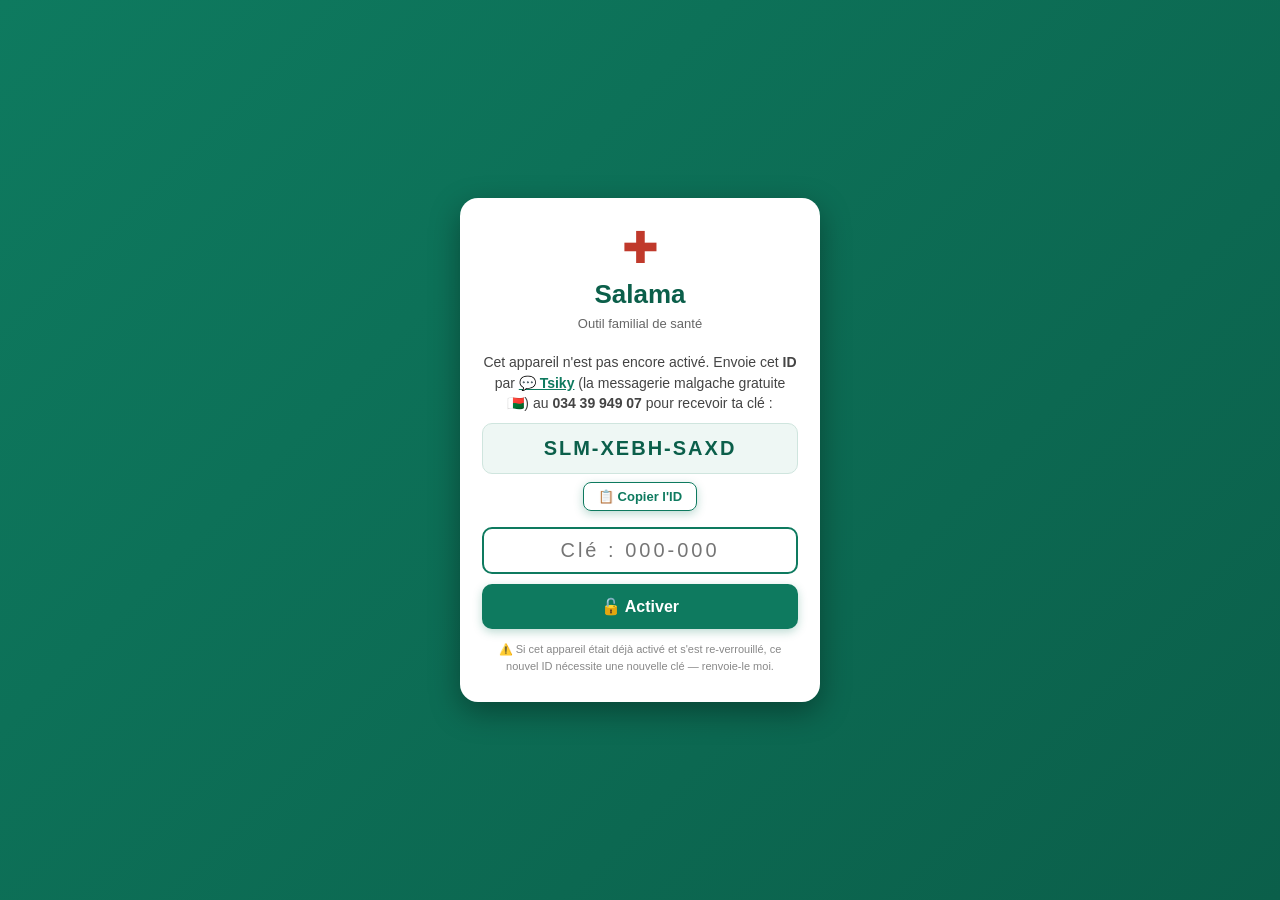
==== commit 4cb06cab: "index.html" ====
--- a/index.html
+++ b/index.html
@@ -30,8 +30,6 @@
         <button class="tuile" data-page="journal"><div style="font-size:1.9rem;">📔</div><div>Journal</div></button>
         <button class="tuile" data-page="profils"><div style="font-size:1.9rem;">👥</div><div>Profils</div></button>
       </div>
-      <h2>Trousse familiale</h2>
-      <div id="medocsProfil"></div>
       <div class="disclaimer">
         ⚠️ <b>Salama ne remplace pas un médecin.</b> C'est une aide d'orientation : en cas de symptômes graves, durables ou qui inquiètent, consulte toujours un centre de santé.
         <small style="display:block;margin-top:6px;">Salama v1.0</small>
@@ -103,12 +101,10 @@
   <button id="btnRemonter" data-action="remonter" aria-label="Remonter en haut" style="position:fixed;right:16px;bottom:152px;display:none;z-index:44;">⬆️</button>
 
   <div id="banniere">
+    <button id="btnFermerBanniere" data-action="fermerBanniere" aria-label="Fermer">✕</button>
     <h3>📲 Installer Salama</h3>
-    <p>Ajoute l'application à ton écran d'accueil : ouvre le menu du navigateur <b>⋮</b> (les trois points, en haut à droite) puis choisis <b>« Installer l'application »</b> ou <b>« Ajouter à l'écran d'accueil »</b>.</p>
-    <div style="display:flex;gap:8px;">
-      <button id="btnInstaller" data-action="installer">Installer</button>
-      <button id="btnFermerBanniere" data-action="fermerBanniere" style="border:1.5px solid var(--bord);">✕ Fermer</button>
-    </div>
+    <p>Menu <b>⋮</b> du navigateur → <b>« Installer l'application »</b> ou <b>« Ajouter à l'écran d'accueil »</b>.</p>
+    <button id="btnInstaller" data-action="installer">📲 Installer</button>
   </div>
 
   <nav>
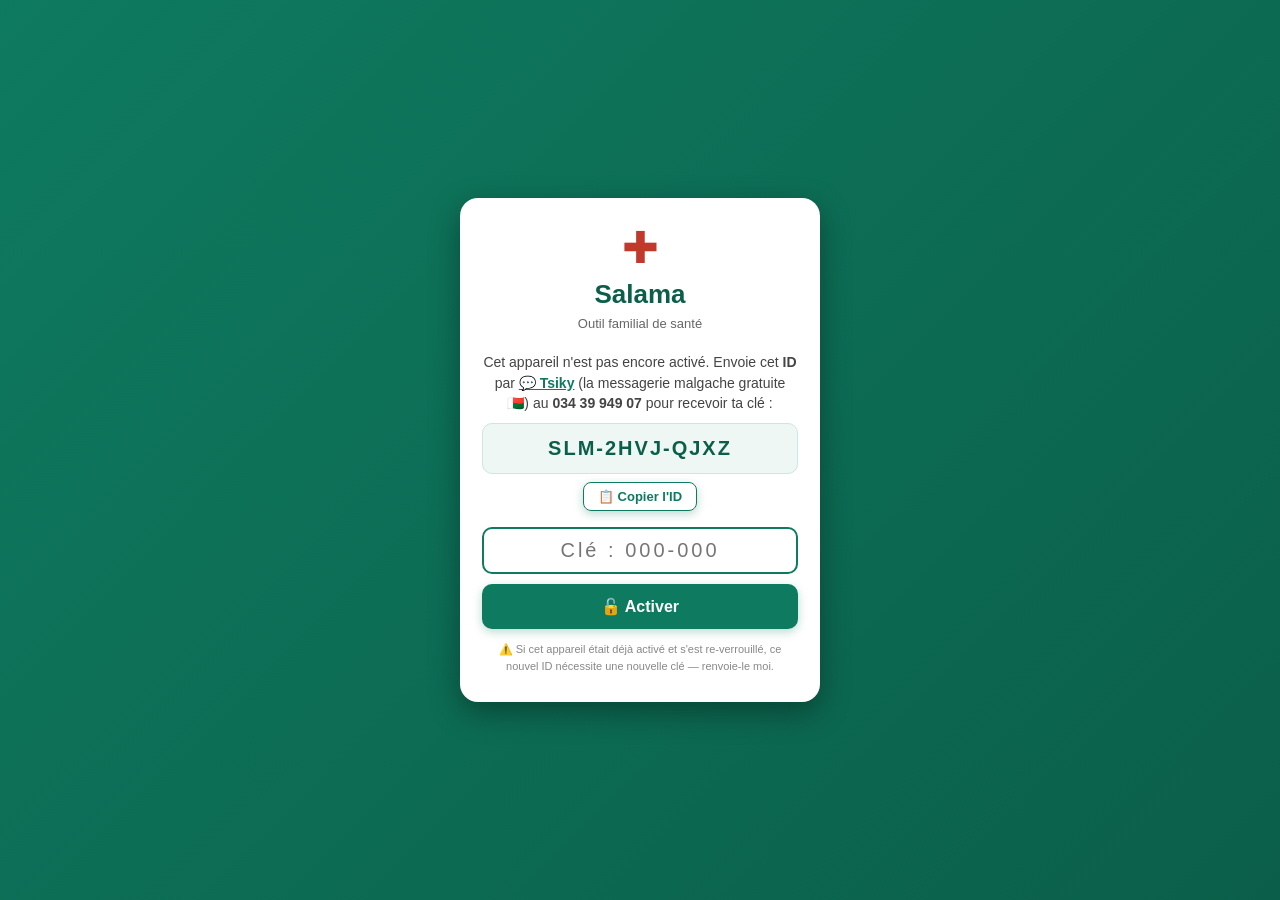
==== commit 001ca102: "index.html" ====
--- a/index.html
+++ b/index.html
@@ -23,6 +23,11 @@
   <main>
 
     <section id="page-accueil" class="page active">
+      <div id="banniere">
+        <p id="banniereTexte">Ajoutez Salama à votre écran d'accueil.</p>
+        <button id="btnInstaller" data-action="installer">Installer</button>
+        <button id="btnFermerBanniere" data-action="fermerBanniere" aria-label="Fermer">✕</button>
+      </div>
       <div id="profilActifAccueil"></div>
       <div class="tuiles">
         <button class="tuile" data-page="symptomes"><div style="font-size:1.9rem;">🩺</div><div>Symptômes</div></button>
@@ -31,7 +36,7 @@
         <button class="tuile" data-page="profils"><div style="font-size:1.9rem;">👥</div><div>Profils</div></button>
       </div>
       <div class="disclaimer">
-        ⚠️ <b>Salama ne remplace pas un médecin.</b> C'est une aide d'orientation : en cas de symptômes graves, durables ou qui inquiètent, consulte toujours un centre de santé.
+        ⚠️ Outil familial d'orientation — ne remplace pas l'avis d'un médecin. En cas de doute, consultez un professionnel de santé.
         <small style="display:block;margin-top:6px;">Salama v1.0</small>
       </div>
     </section>
@@ -100,13 +105,6 @@
   <button id="btnFlottant" data-action="analyser" aria-label="Analyser les symptômes" hidden>🔍</button>
   <button id="btnRemonter" data-action="remonter" aria-label="Remonter en haut" style="position:fixed;right:16px;bottom:152px;display:none;z-index:44;">⬆️</button>
 
-  <div id="banniere">
-    <button id="btnFermerBanniere" data-action="fermerBanniere" aria-label="Fermer">✕</button>
-    <h3>📲 Installer Salama</h3>
-    <p>Menu <b>⋮</b> du navigateur → <b>« Installer l'application »</b> ou <b>« Ajouter à l'écran d'accueil »</b>.</p>
-    <button id="btnInstaller" data-action="installer">📲 Installer</button>
-  </div>
-
   <nav>
     <button data-page="accueil" class="active"><span>🏠</span><span>Accueil</span></button>
     <button data-page="symptomes"><span>🩺</span><span>Symptômes</span></button>
--- a/style.css
+++ b/style.css
@@ -53,7 +53,7 @@
   background: var(--fond);
   color: var(--texte);
   font-family: -apple-system, "Segoe UI", Roboto, "Helvetica Neue", Arial, sans-serif;
-  font-size: 16px;
+  font-size: 15px;
   line-height: 1.45;
   transition: background 0.3s, color 0.3s;
 }
@@ -206,7 +206,7 @@
 .tuile:nth-child(4) { background: #7a9d54; box-shadow: 0 4px 14px rgba(122, 157, 84, 0.35); }
 .tuile:active { transform: scale(0.97); }
 
-/* ---------- Accueil : profil actif + ses médicaments ---------- */
+/* ---------- Accueil : profil actif ---------- */
 #profilActifAccueil {
   background: var(--carte);
   border-radius: 14px;
@@ -214,13 +214,6 @@
   margin-bottom: 14px;
   box-shadow: var(--ombre);
   font-weight: 600;
-}
-#medocsProfil > * {
-  background: var(--carte);
-  border-radius: 14px;
-  padding: 12px 14px;
-  margin-bottom: 10px;
-  box-shadow: var(--ombre);
 }
 
 /* ---------- Cartes (listes et résultats) ---------- */
@@ -308,7 +301,7 @@
   box-shadow: var(--ombre);
 }
 
-/* ---------- Bannière d'installation ---------- */
+/* ---------- Bannière d'installation (compacte) ---------- */
 #banniere {
   position: fixed;
   left: 12px;
@@ -317,19 +310,28 @@
   z-index: 60;
   display: none;
   background: var(--carte);
-  border-radius: 16px;
-  border-top: 4px solid var(--ambre);
-  padding: 16px;
+  border-radius: 14px;
+  border-top: 3px solid var(--ambre);
+  padding: 12px 14px;
   box-shadow: var(--ombre-forte);
 }
 #banniere.visible, #banniere.show, #banniere.montree, #banniere.active { display: block; }
-#banniere h3 { margin: 0 0 4px; }
-#banniere p { margin: 0 0 12px; font-size: 0.9rem; color: var(--texte2); }
+#banniere h3 { margin: 0 0 4px; font-size: 1rem; }
+#banniere p { margin: 0 0 10px; font-size: 0.8rem; color: var(--texte2); }
 #btnFermerBanniere {
+  position: absolute;
+  top: 8px;
+  right: 8px;
+  width: 30px;
+  height: 30px;
+  padding: 0;
+  border-radius: 50%;
+  font-size: 0.9rem;
   background: none;
   color: var(--texte2);
   box-shadow: none;
 }
+#btnInstaller { padding: 8px 16px; font-size: 0.85rem; }
 
 /* ---------- Boutons flottants ---------- */
 #btnFlottant {
